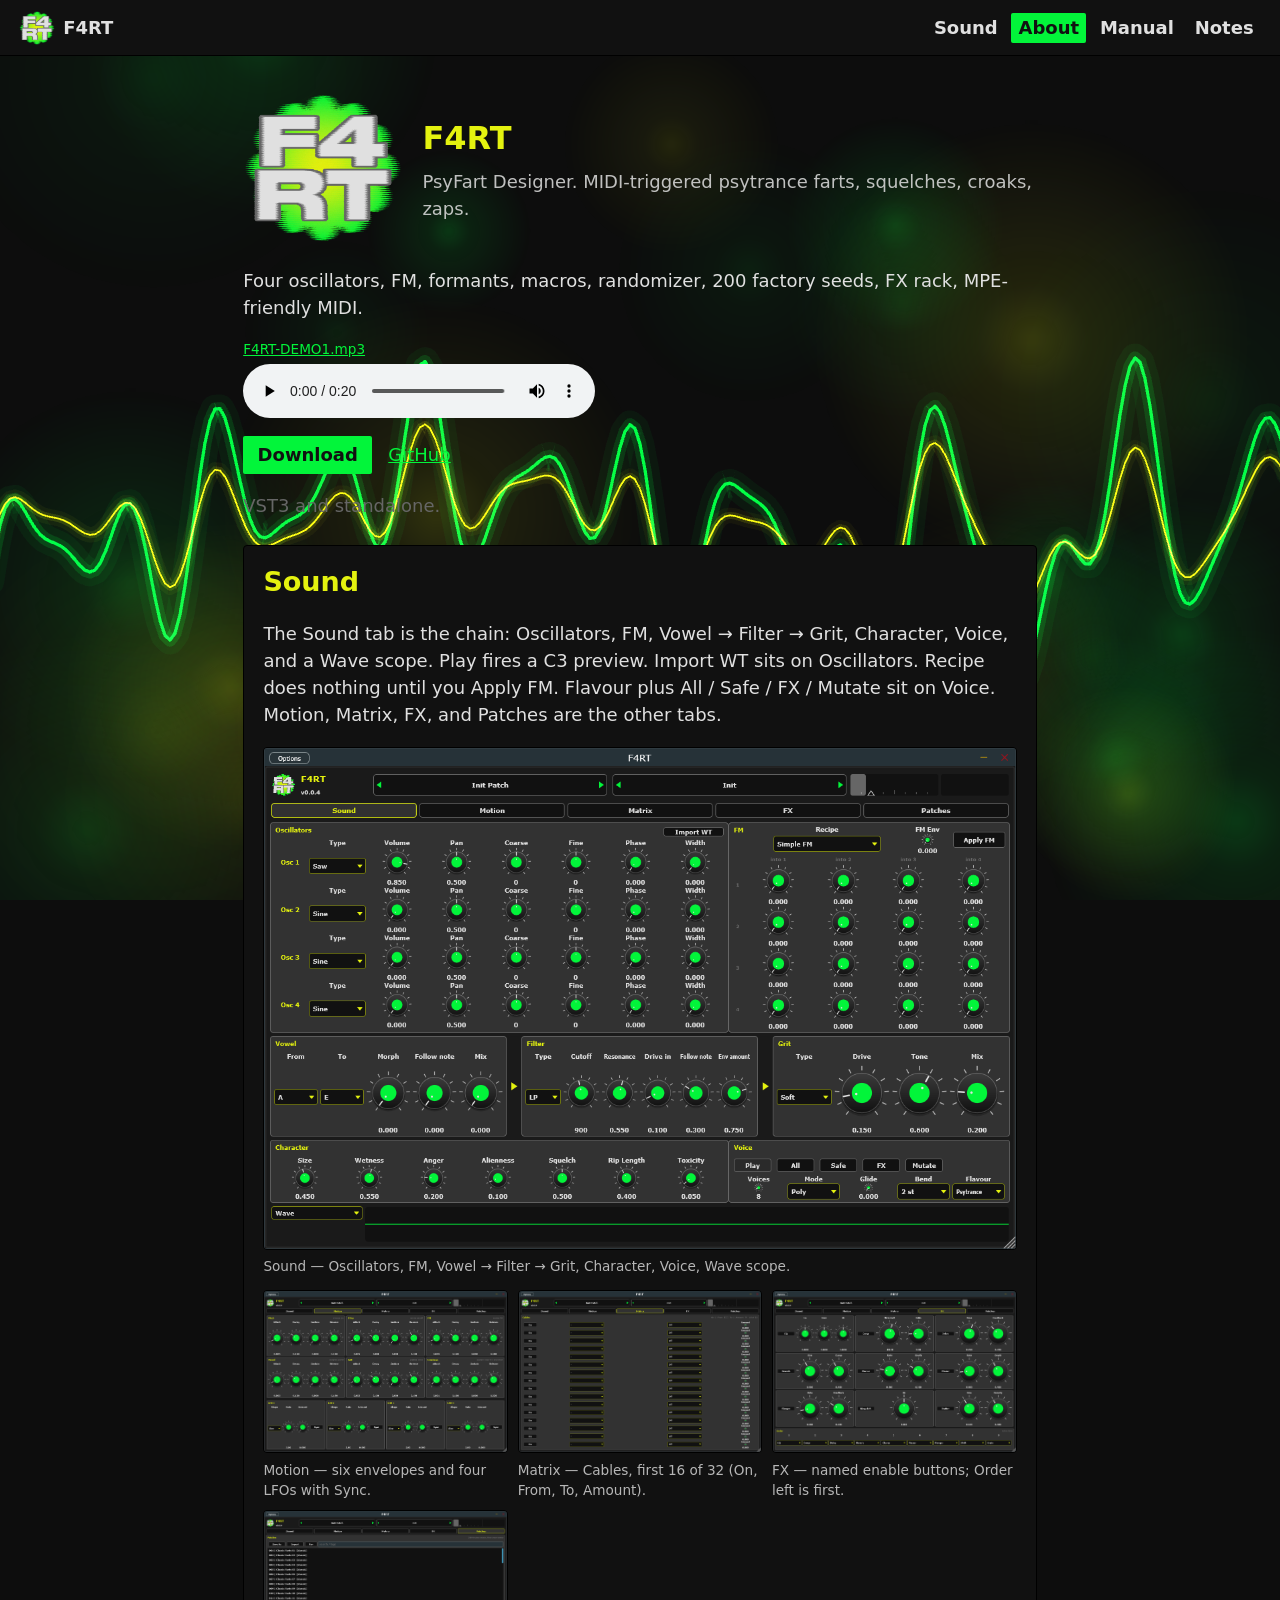
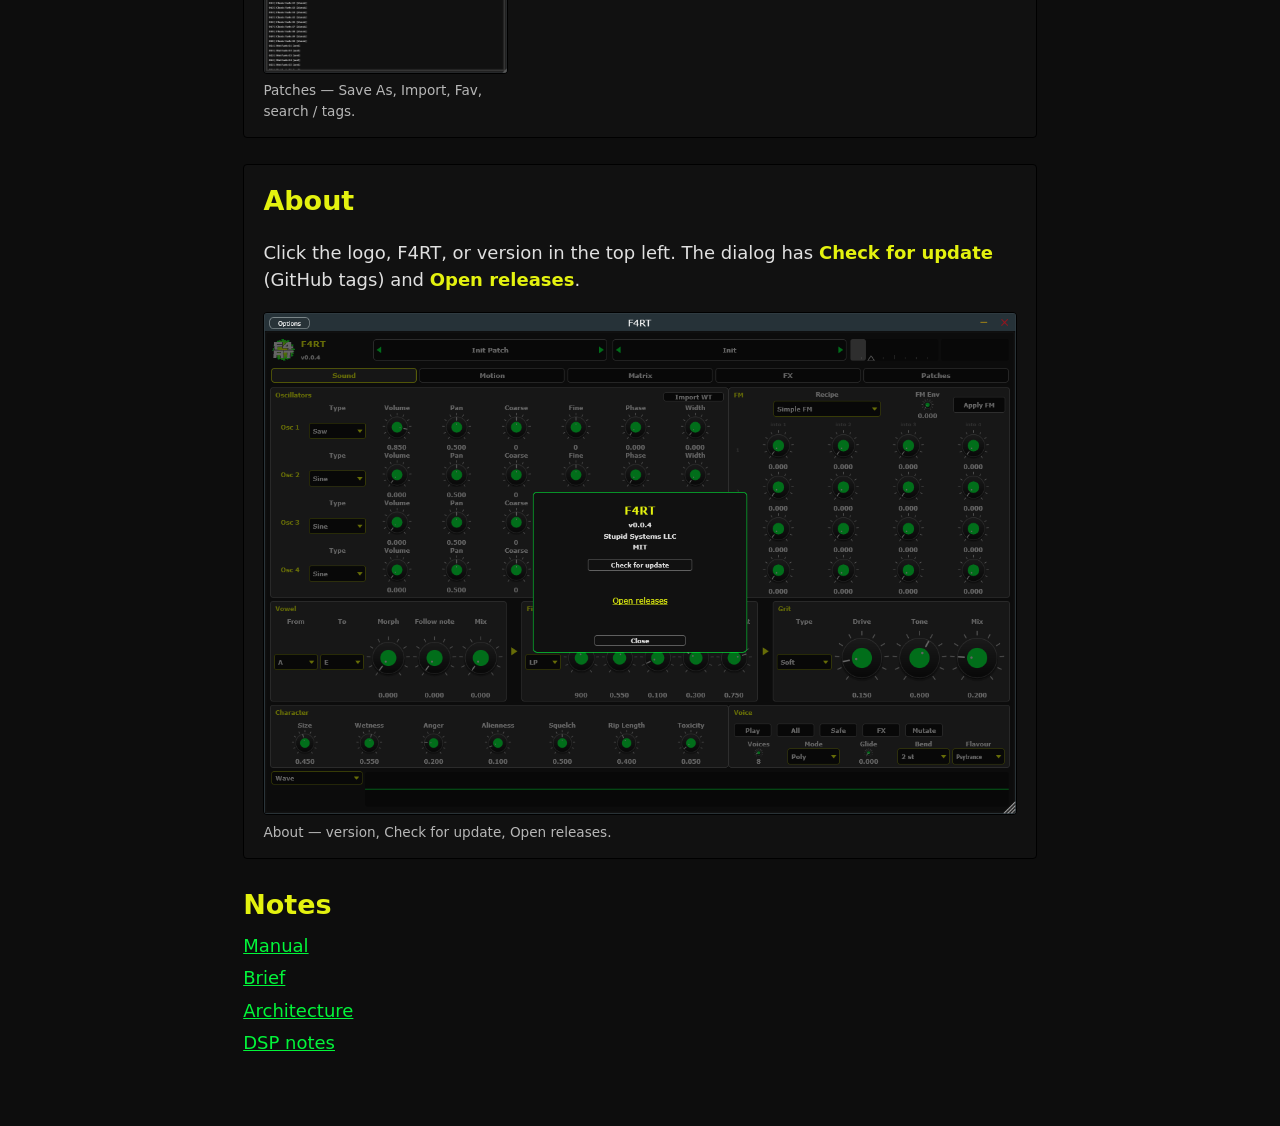
==== docs/index.html @ 007ffd87 "add pixi backdrop on docs site - vendor pixi.js 8.22.0 - run fartScene full-viewport - drop floating" ====
<!DOCTYPE html>
<html lang="en">
<head>
  <meta charset="utf-8">
  <meta name="viewport" content="width=device-width, initial-scale=1">
  <title>F4RT | PsyFart Designer</title>
  <link rel="icon" href="logo.png">
  <link rel="stylesheet" href="style.css">
</head>
<body>
  <canvas id="fx" aria-hidden="true"></canvas>
  <header>
    <a class="brand" href="#top"><img src="logo.png" alt="" width="36" height="36">F4RT</a>
    <nav>
      <a href="#sound">Sound</a>
      <a href="#about">About</a>
      <a href="notes.html?doc=MANUAL.md">Manual</a>
      <a href="#notes">Notes</a>
    </nav>
  </header>

  <main id="top">
    <div class="lead">
      <img class="hero" src="logo.png" alt="F4RT" width="160" height="160">
      <div>
        <h1>F4RT</h1>
        <p class="tag">PsyFart Designer. MIDI-triggered psytrance farts, squelches, croaks, zaps.</p>
      </div>
    </div>
    <p>Four oscillators, FM, formants, macros, randomizer, 200 factory seeds, FX rack, MPE-friendly MIDI.</p>
    <p class="demo">
      <a href="F4RT-DEMO1.mp3">F4RT-DEMO1.mp3</a>
      <audio controls preload="metadata">
        <source src="F4RT-DEMO1.mp3" type="audio/mpeg">
        Your browser cannot play this demo.
      </audio>
    </p>
    <p class="actions">
      <a class="download" href="https://github.com/iamtew/F4RT/releases/latest">Download</a>
      <a href="https://github.com/iamtew/F4RT">GitHub</a>
    </p>
    <p class="meta">VST3 and standalone.</p>

    <section id="sound" class="card">
      <h2>Sound</h2>
      <p>The Sound tab is the chain: Oscillators, FM, Vowel → Filter → Grit, Character, Voice, and a Wave scope. Play fires a C3 preview. Import WT sits on Oscillators. Recipe does nothing until you Apply FM. Flavour plus All / Safe / FX / Mutate sit on Voice. Motion, Matrix, FX, and Patches are the other tabs.</p>
      <figure>
        <img class="shot" src="play.png" alt="F4RT Sound page">
        <figcaption>Sound — Oscillators, FM, Vowel → Filter → Grit, Character, Voice, Wave scope.</figcaption>
      </figure>
      <div class="shots">
        <figure>
          <img class="shot" src="motion.png" alt="Motion page: envelopes and LFOs">
          <figcaption>Motion — six envelopes and four LFOs with Sync.</figcaption>
        </figure>
        <figure>
          <img class="shot" src="matrix.png" alt="Matrix page: modulation cables">
          <figcaption>Matrix — Cables, first 16 of 32 (On, From, To, Amount).</figcaption>
        </figure>
        <figure>
          <img class="shot" src="fx.png" alt="FX page: rack and order">
          <figcaption>FX — named enable buttons; Order left is first.</figcaption>
        </figure>
        <figure>
          <img class="shot" src="browser.png" alt="Patches page: factory seeds">
          <figcaption>Patches — Save As, Import, Fav, search / tags.</figcaption>
        </figure>
      </div>
    </section>

    <section id="about" class="card">
      <h2>About</h2>
      <p>Click the logo, F4RT, or version in the top left. The dialog has <strong>Check for update</strong> (GitHub tags) and <strong>Open releases</strong>.</p>
      <figure>
        <img class="shot" src="about.png" alt="F4RT About dialog">
        <figcaption>About — version, Check for update, Open releases.</figcaption>
      </figure>
    </section>

    <section id="notes">
      <h2>Notes</h2>
      <a href="notes.html?doc=MANUAL.md">Manual</a>
      <a href="notes.html?doc=PRD.md">Brief</a>
      <a href="notes.html?doc=ARCHITECTURE.md">Architecture</a>
      <a href="notes.html?doc=DSP_NOTES.md">DSP notes</a>
    </section>
  </main>
  <script type="module" src="fx.js"></script>
  <script src="site.js"></script>
</body>
</html>
---- docs/style.css ----
:root {
  --ink: #111111;
  --chassis: #1a1a1a;
  --background: #0d0d0d;
  --green: #02f53a;
  --yellow: #e4f20f;
  --light: #e0e0e0;
  --grey: #666666;
}

* { box-sizing: border-box; }

body {
  margin: 0;
  background: var(--background);
  color: var(--light);
  font: 18px/1.5 system-ui, sans-serif;
}

#fx {
  position: fixed;
  inset: 0;
  overflow: hidden;
  pointer-events: none;
  z-index: 0;
}

a { color: var(--green); }
a:hover { color: var(--yellow); }

header {
  position: sticky;
  top: 0;
  z-index: 2;
  display: flex;
  align-items: center;
  justify-content: space-between;
  gap: 1rem;
  padding: 0.6rem 1.2rem;
  background: var(--ink);
  border-bottom: 1px solid #000;
}

.brand {
  display: flex;
  align-items: center;
  gap: 0.5rem;
  color: var(--light);
  font-weight: 700;
  text-decoration: none;
}

nav { display: flex; gap: 0.4rem; }

nav a {
  color: var(--light);
  font-weight: 700;
  text-decoration: none;
  padding: 0.1rem 0.45rem;
  border-radius: 2px;
}

nav a.on {
  color: var(--ink);
  background: var(--green);
}

main {
  position: relative;
  z-index: 1;
  max-width: 52rem;
  margin: 0 auto;
  padding: 2rem 1.2rem 4rem;
}

.lead {
  display: flex;
  align-items: center;
  gap: 1.2rem;
  margin-bottom: 1.2rem;
}

.hero { display: block; flex-shrink: 0; }

figure { margin: 1.2rem 0 0; }
.shot {
  display: block;
  width: 100%;
  margin: 0;
  border-radius: 4px;
  border: 1px solid #000;
}
figcaption {
  margin-top: 0.4rem;
  font-size: 0.85rem;
  opacity: 0.8;
}
.shots {
  display: grid;
  grid-template-columns: 1fr 1fr 1fr;
  gap: 0.6rem;
  margin-top: 0.8rem;
}
.shots figure { margin: 0; }
.md img {
  display: block;
  max-width: 100%;
  margin: 0.6rem 0;
  border-radius: 4px;
  border: 1px solid #000;
}

h1, h2 { color: var(--yellow); margin: 0 0 0.4rem; }

h1 { font-size: 2rem; }

.tag { margin: 0.2rem 0 0; opacity: 0.85; }

.demo { margin: 0 0 0.7rem; }
.demo a { display: block; font-size: 0.85rem; margin-bottom: 0.25rem; }
.demo audio { width: 100%; max-width: 22rem; display: block; }

.actions { display: flex; align-items: center; gap: 1rem; }

.download {
  display: inline-block;
  background: var(--green);
  color: var(--ink);
  font-weight: 700;
  text-decoration: none;
  padding: 0.35rem 0.9rem;
  border-radius: 2px;
}

.download:hover { background: var(--yellow); color: var(--ink); }

.meta { color: var(--grey); }

section { margin-top: 1.6rem; }

.card {
  background: var(--ink);
  border: 1px solid #000;
  border-radius: 4px;
  padding: 1rem 1.2rem;
}

#notes a { display: block; margin: 0.35rem 0; }

strong { color: var(--yellow); }

.md h1, .md h2, .md h3 { color: var(--yellow); margin: 1.2rem 0 0.35rem; }
.md h1 { margin-top: 0; font-size: 1.7rem; }
.md h2 { font-size: 1.2rem; }
.md h3 { font-size: 1.05rem; }
.md p { margin: 0.45rem 0; }
.md ul, .md ol { padding-left: 1.25rem; margin: 0.35rem 0; }
.md li { margin: 0.2rem 0; }
.md code {
  background: var(--chassis);
  padding: 0.05rem 0.35rem;
  border-radius: 2px;
  font-size: 0.9em;
}
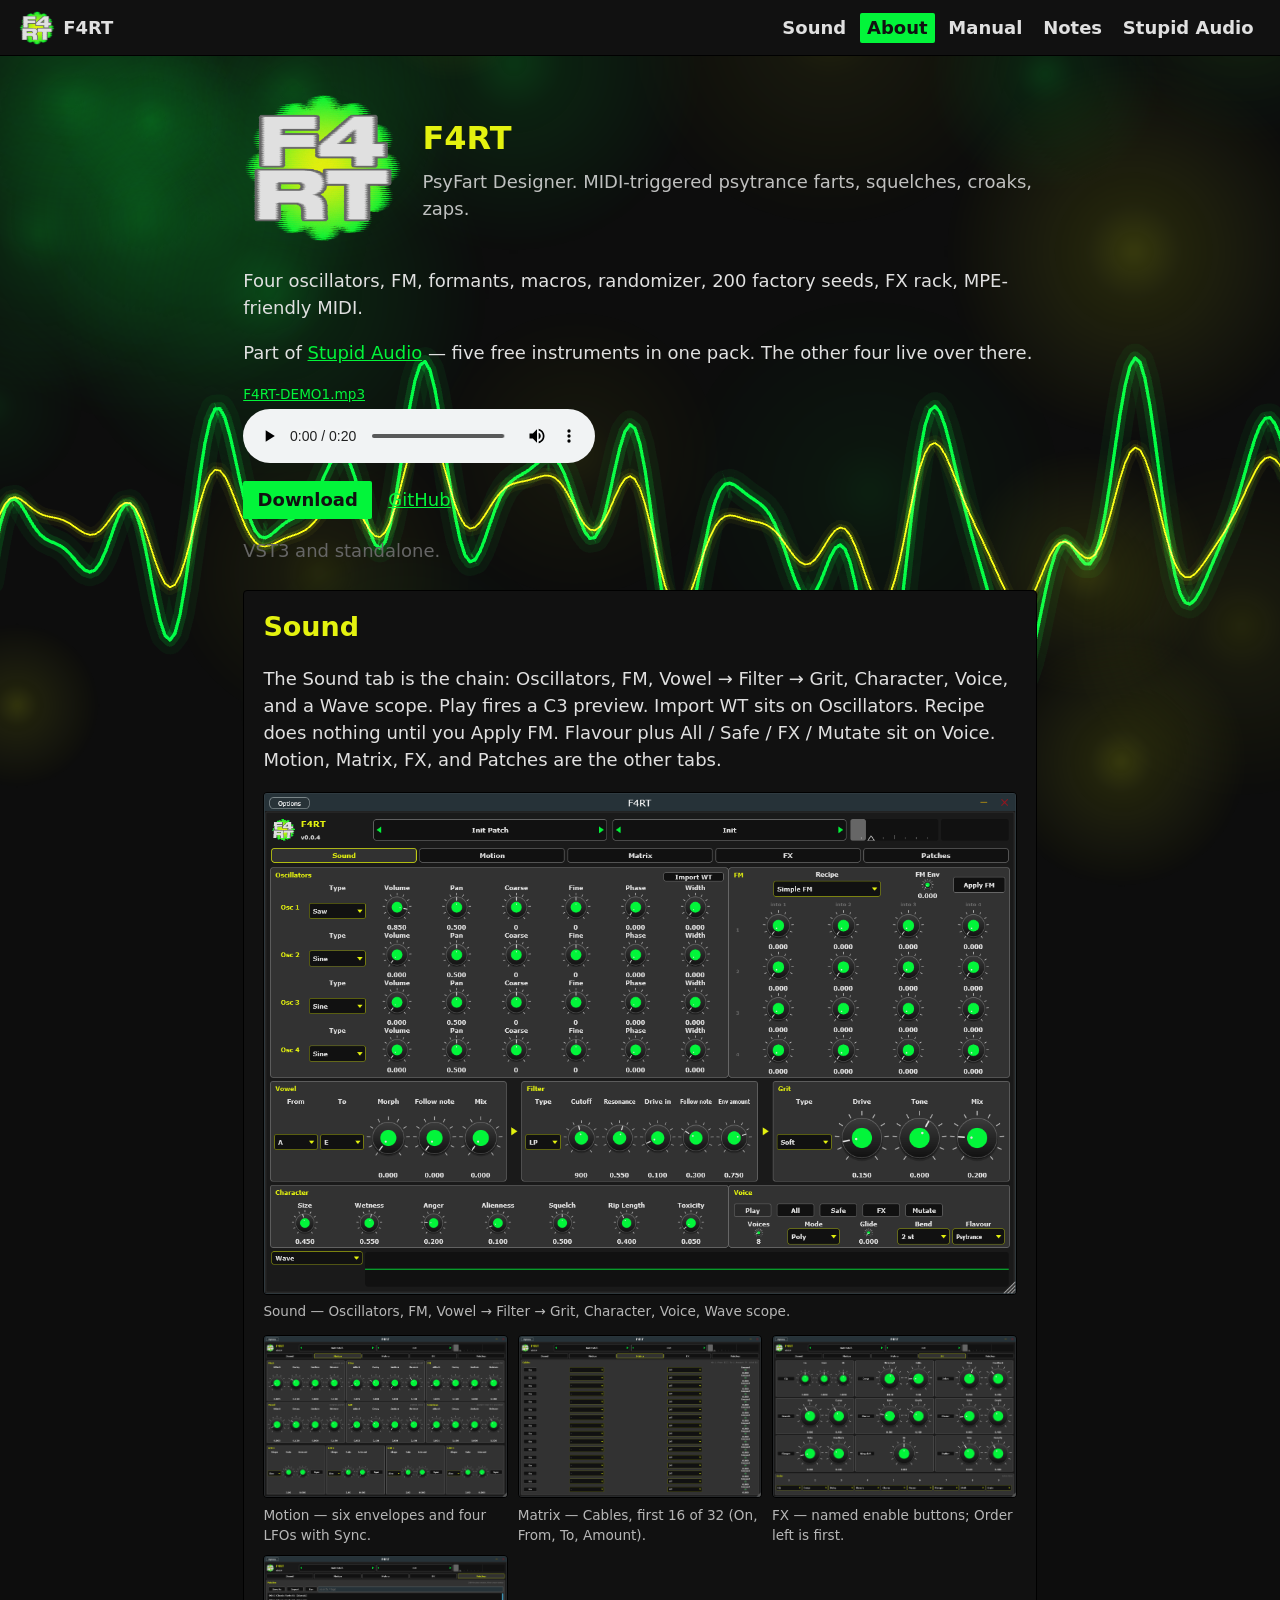
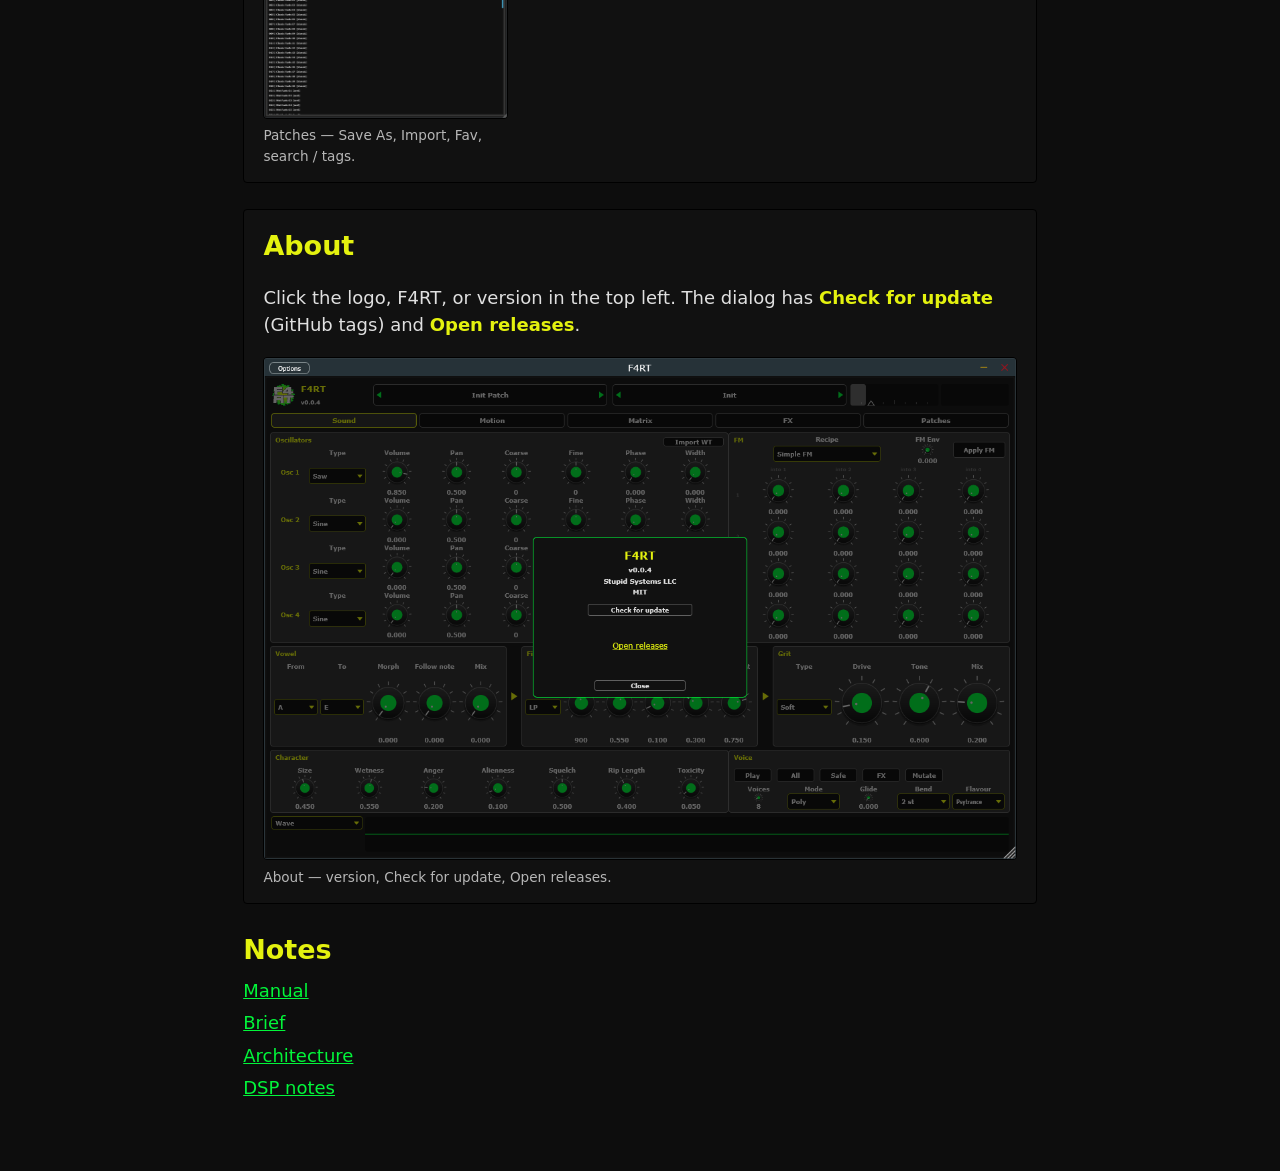
==== commit cbf237c4: "link docs to Stupid Audio pack - add pack closer with catalog URL - add Stupid Audio nav item  Co-au" ====
--- a/docs/index.html
+++ b/docs/index.html
@@ -16,6 +16,7 @@
       <a href="#about">About</a>
       <a href="notes.html?doc=MANUAL.md">Manual</a>
       <a href="#notes">Notes</a>
+      <a href="https://audio.stupid.systems/">Stupid Audio</a>
     </nav>
   </header>
 
@@ -28,6 +29,7 @@
       </div>
     </div>
     <p>Four oscillators, FM, formants, macros, randomizer, 200 factory seeds, FX rack, MPE-friendly MIDI.</p>
+    <p>Part of <a href="https://audio.stupid.systems/">Stupid Audio</a> — five free instruments in one pack. The other four live over there.</p>
     <p class="demo">
       <a href="F4RT-DEMO1.mp3">F4RT-DEMO1.mp3</a>
       <audio controls preload="metadata">
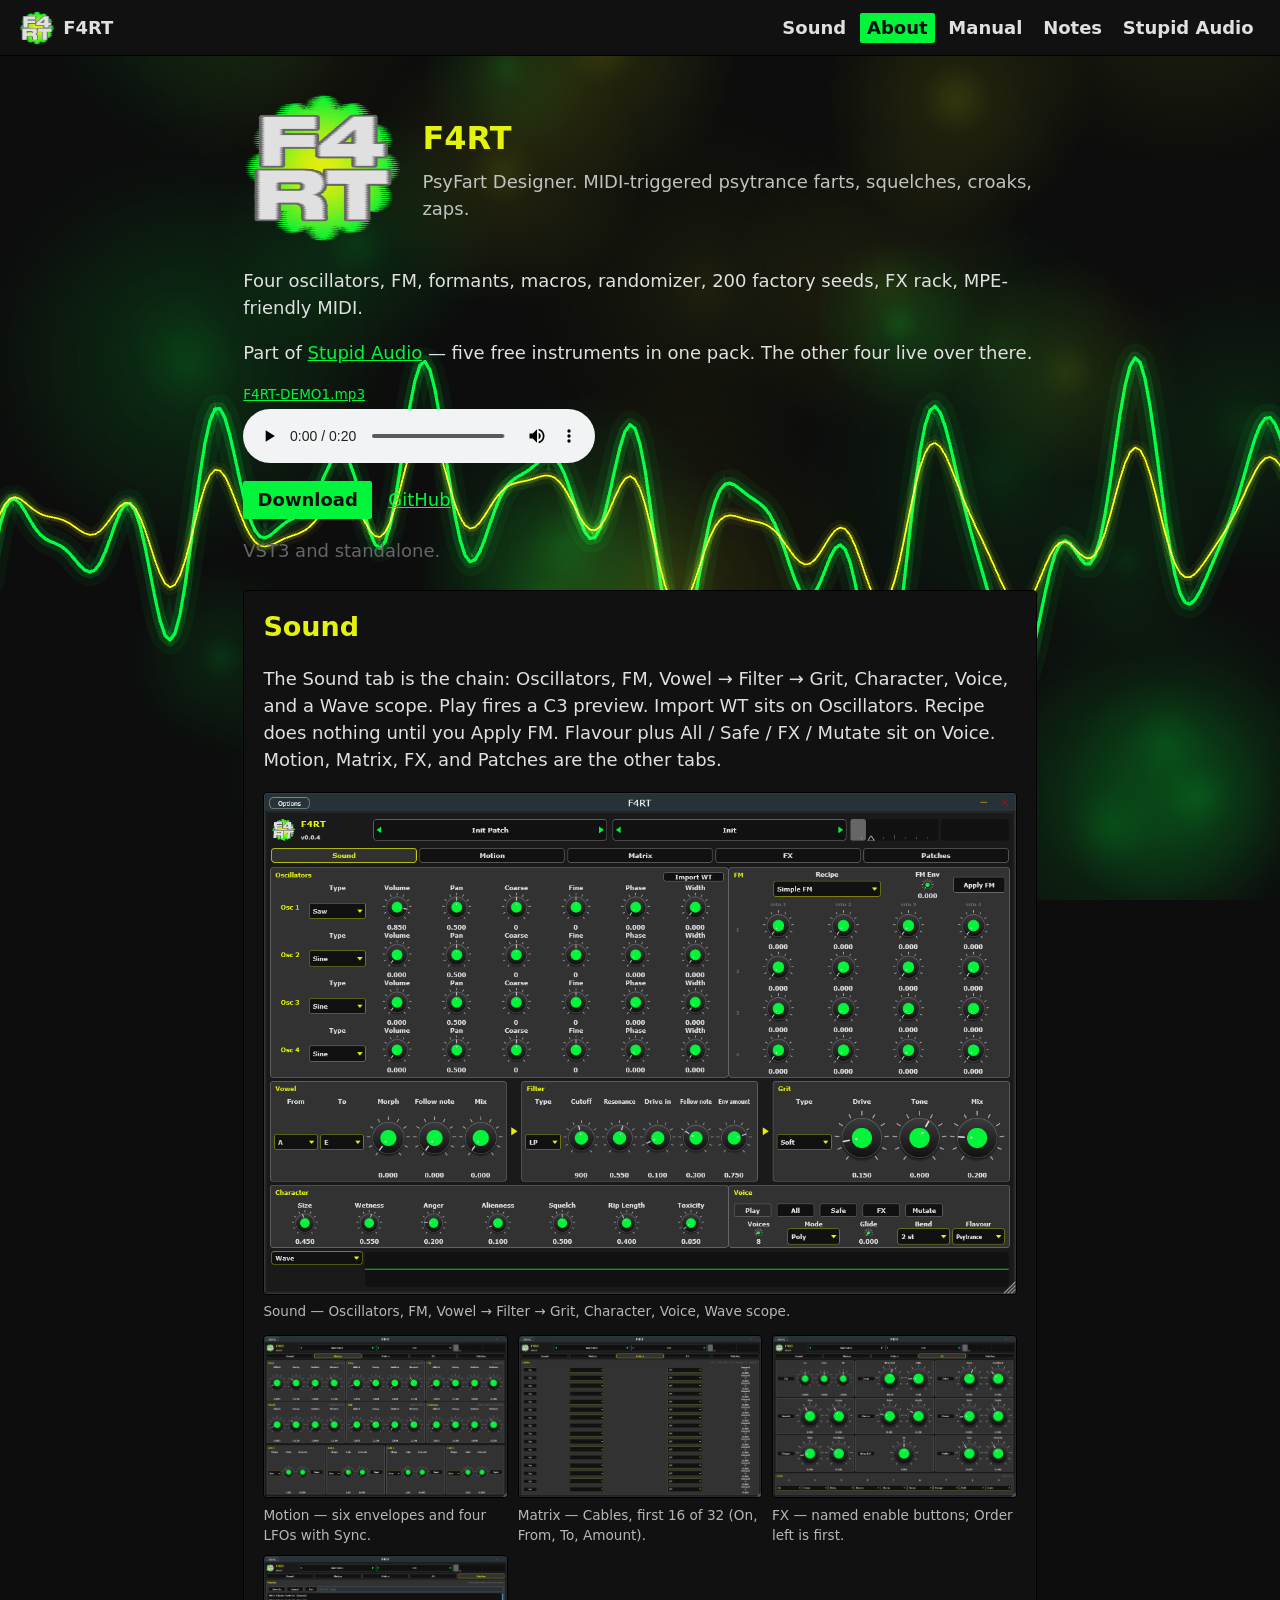
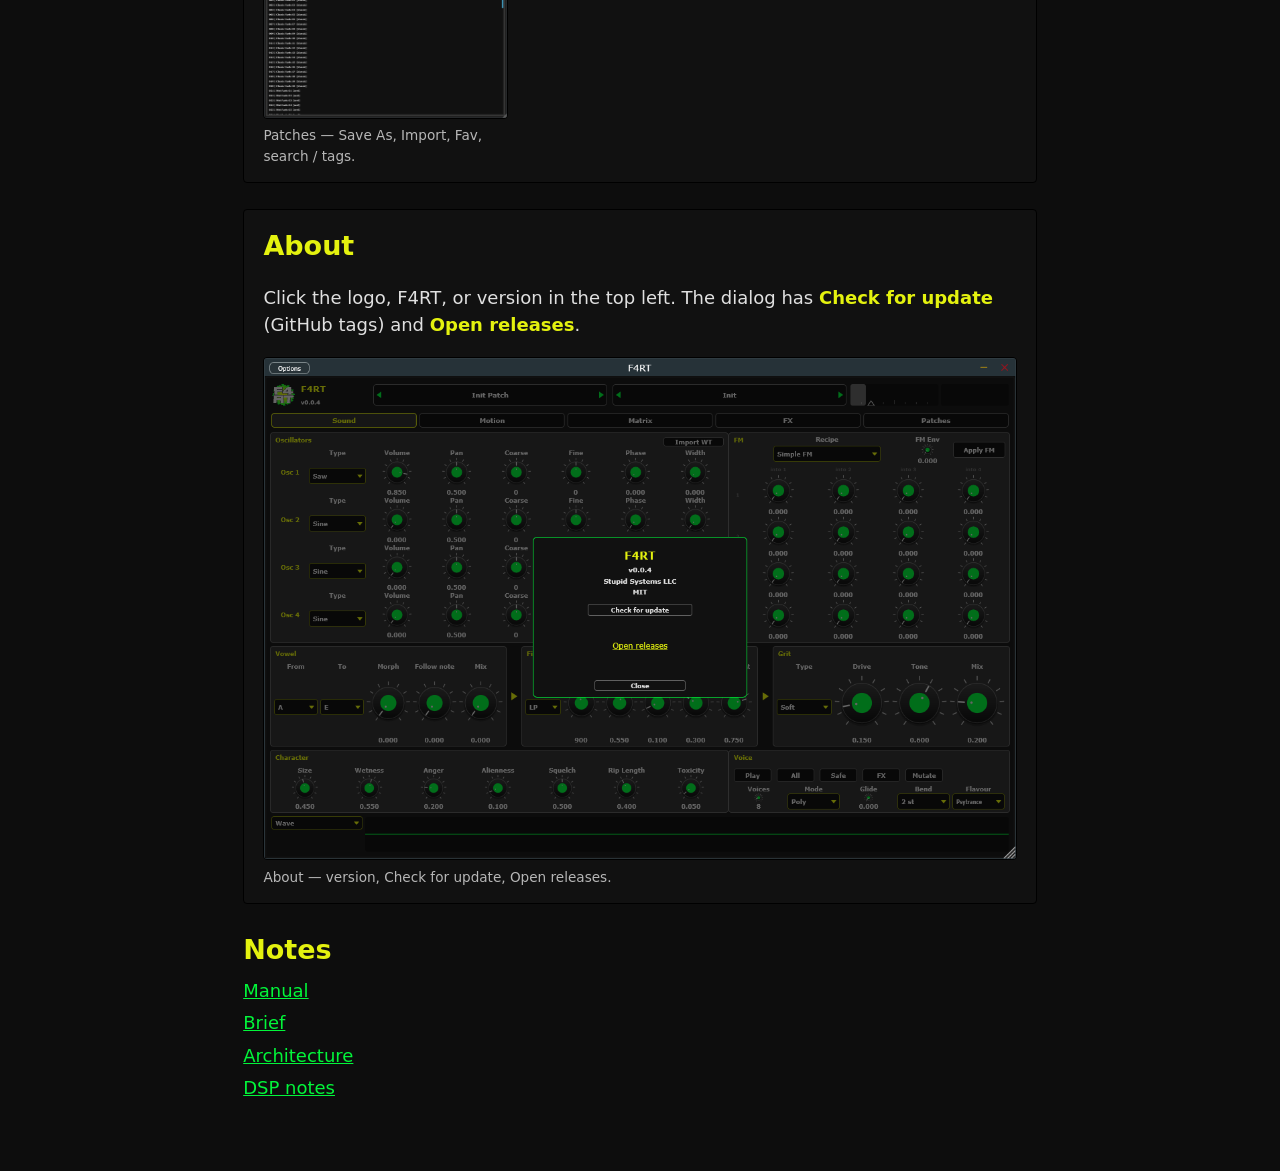
==== commit 87f56db2: "add OpenGraph preview image - serve ogimage-F4RT.png from docs - point og and twitter tags at it  Co" ====
--- a/docs/index.html
+++ b/docs/index.html
@@ -4,6 +4,16 @@
   <meta charset="utf-8">
   <meta name="viewport" content="width=device-width, initial-scale=1">
   <title>F4RT | PsyFart Designer</title>
+  <meta name="description" content="PsyFart Designer">
+  <meta property="og:type" content="website">
+  <meta property="og:title" content="F4RT | PsyFart Designer">
+  <meta property="og:description" content="PsyFart Designer">
+  <meta property="og:url" content="https://iamtew.github.io/F4RT/">
+  <meta property="og:image" content="https://iamtew.github.io/F4RT/ogimage-F4RT.png">
+  <meta property="og:image:width" content="1200">
+  <meta property="og:image:height" content="630">
+  <meta name="twitter:card" content="summary_large_image">
+  <meta name="twitter:image" content="https://iamtew.github.io/F4RT/ogimage-F4RT.png">
   <link rel="icon" href="logo.png">
   <link rel="stylesheet" href="style.css">
 </head>
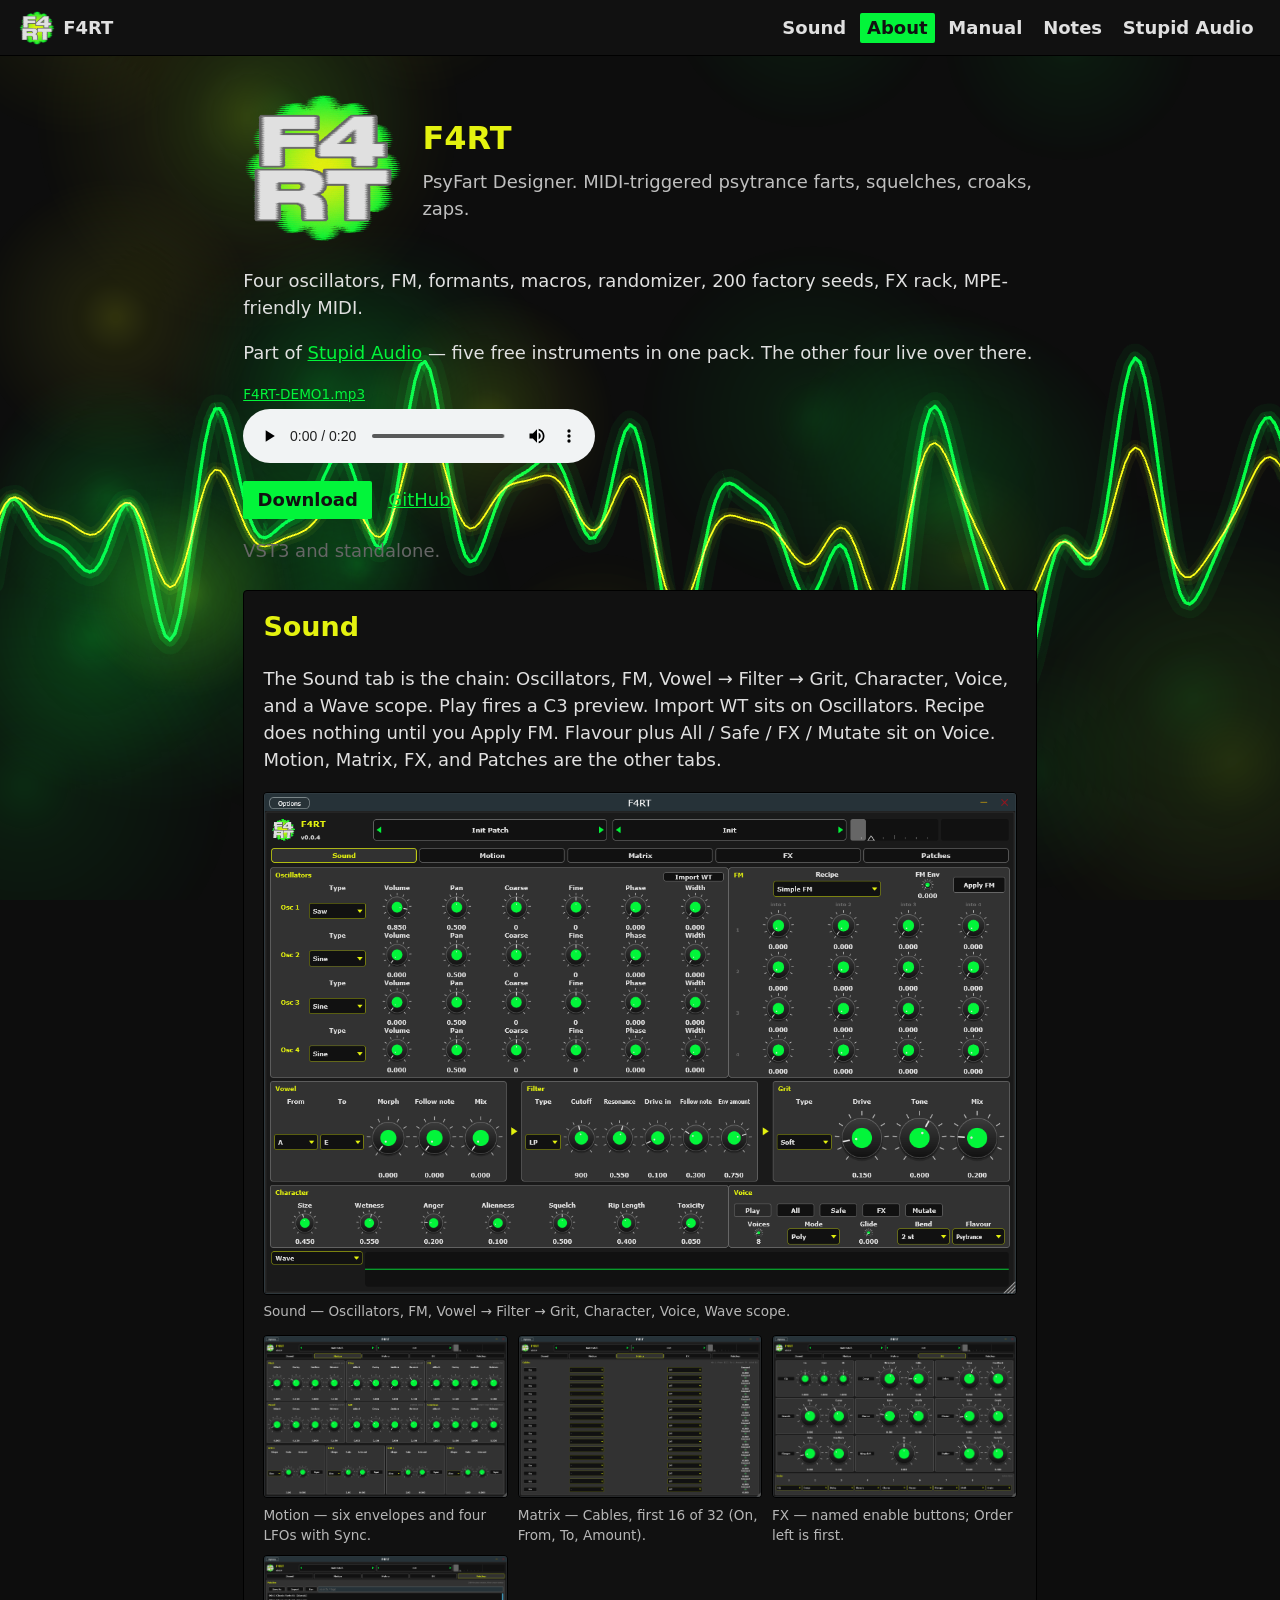
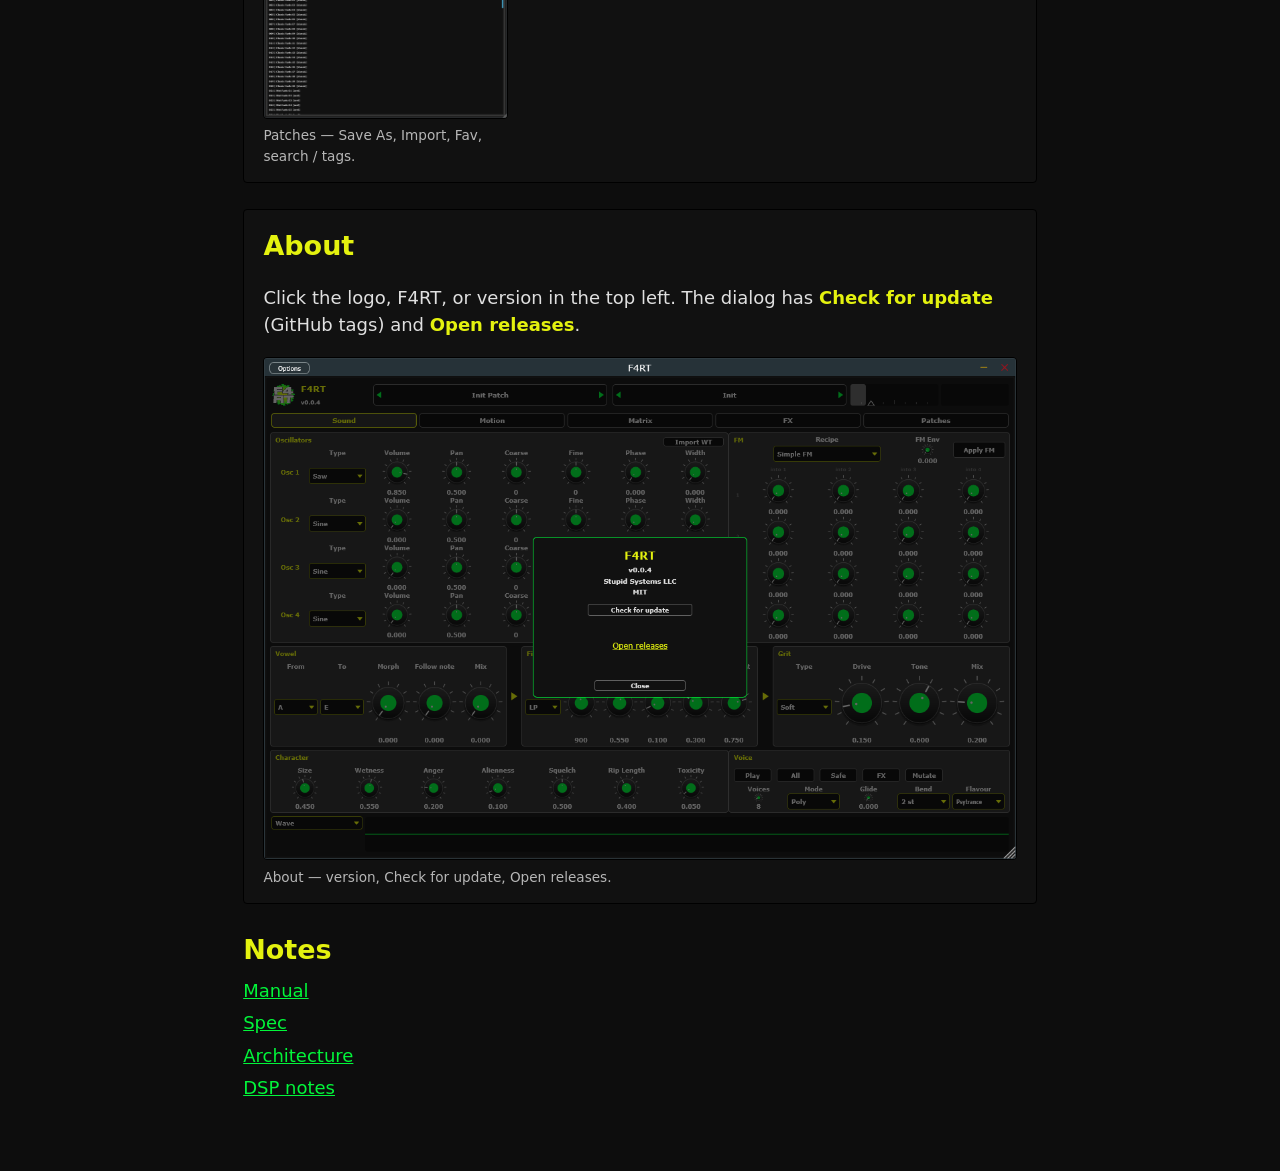
==== commit 6fb2818c: "rewrite PRD into SPEC.md - replace the brief with a current product spec - retarget notes links and " ====
--- a/docs/index.html
+++ b/docs/index.html
@@ -92,7 +92,7 @@
     <section id="notes">
       <h2>Notes</h2>
       <a href="notes.html?doc=MANUAL.md">Manual</a>
-      <a href="notes.html?doc=PRD.md">Brief</a>
+      <a href="notes.html?doc=SPEC.md">Spec</a>
       <a href="notes.html?doc=ARCHITECTURE.md">Architecture</a>
       <a href="notes.html?doc=DSP_NOTES.md">DSP notes</a>
     </section>
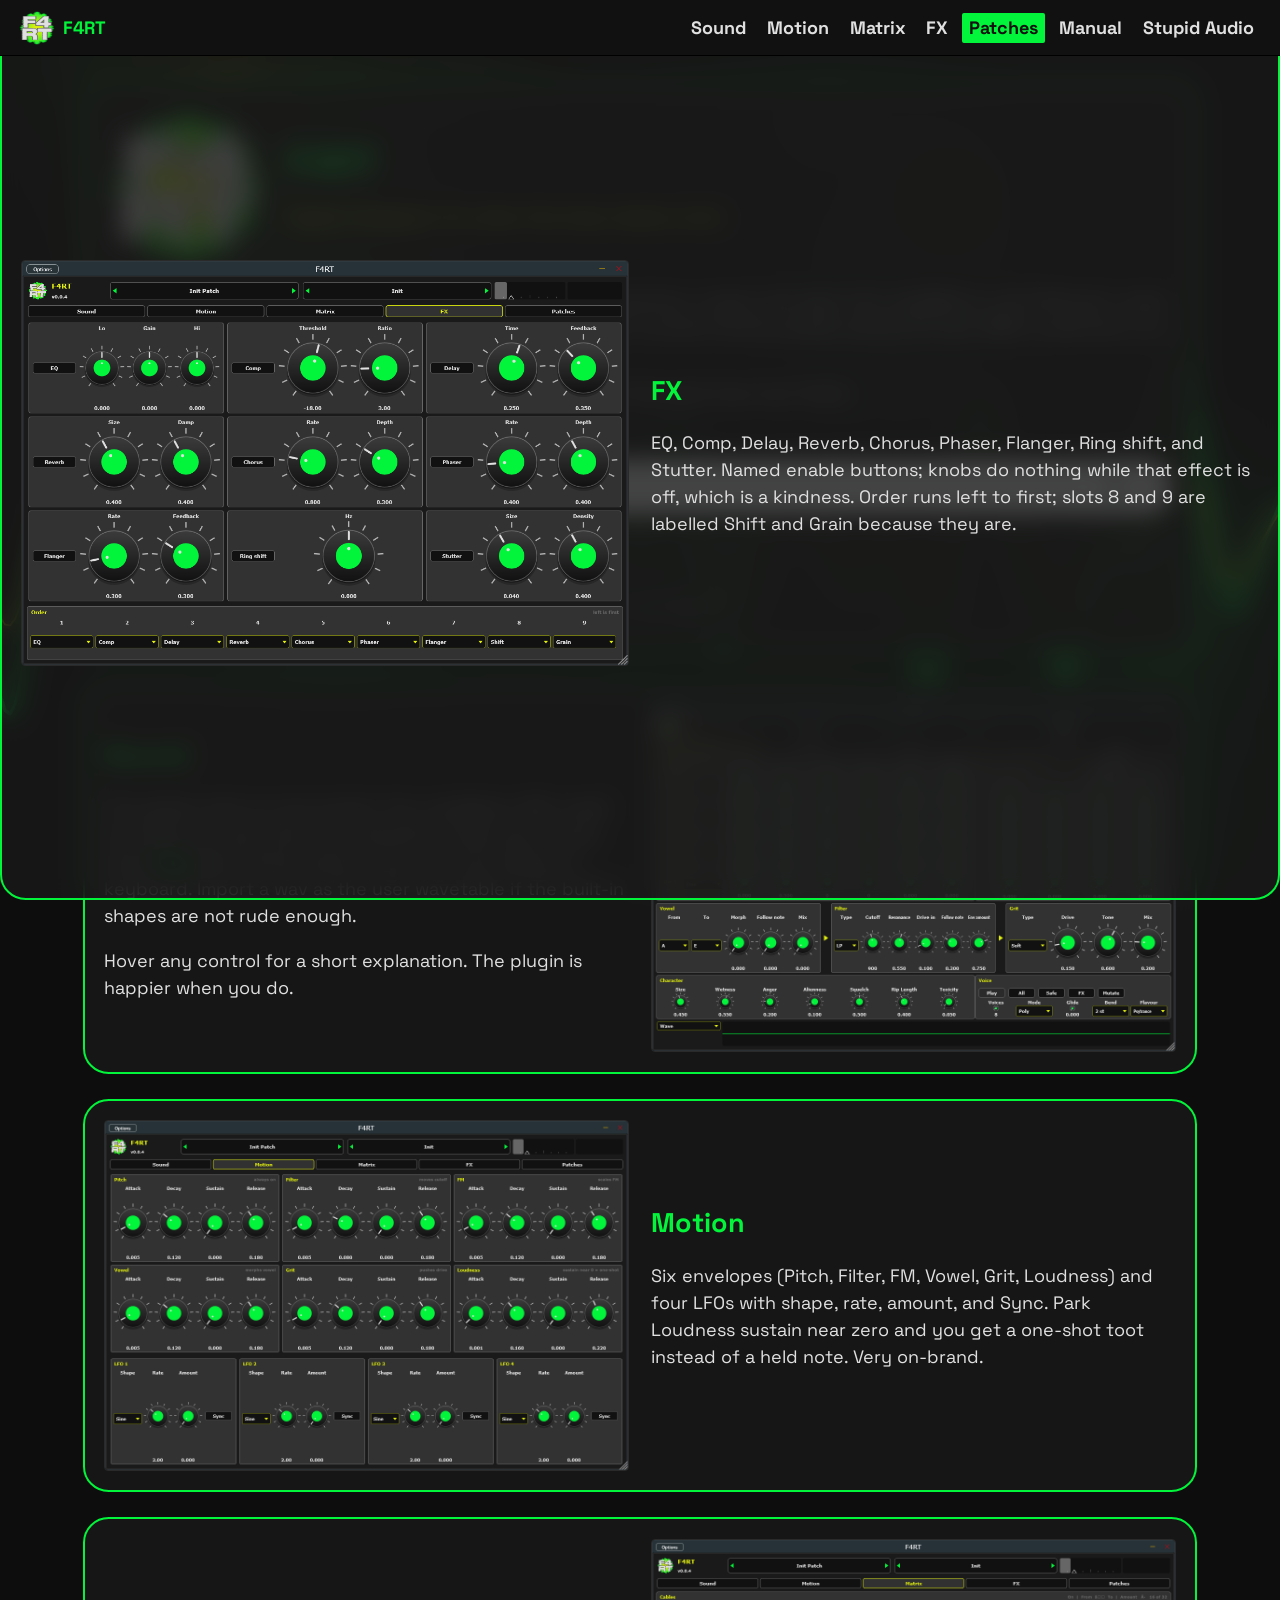
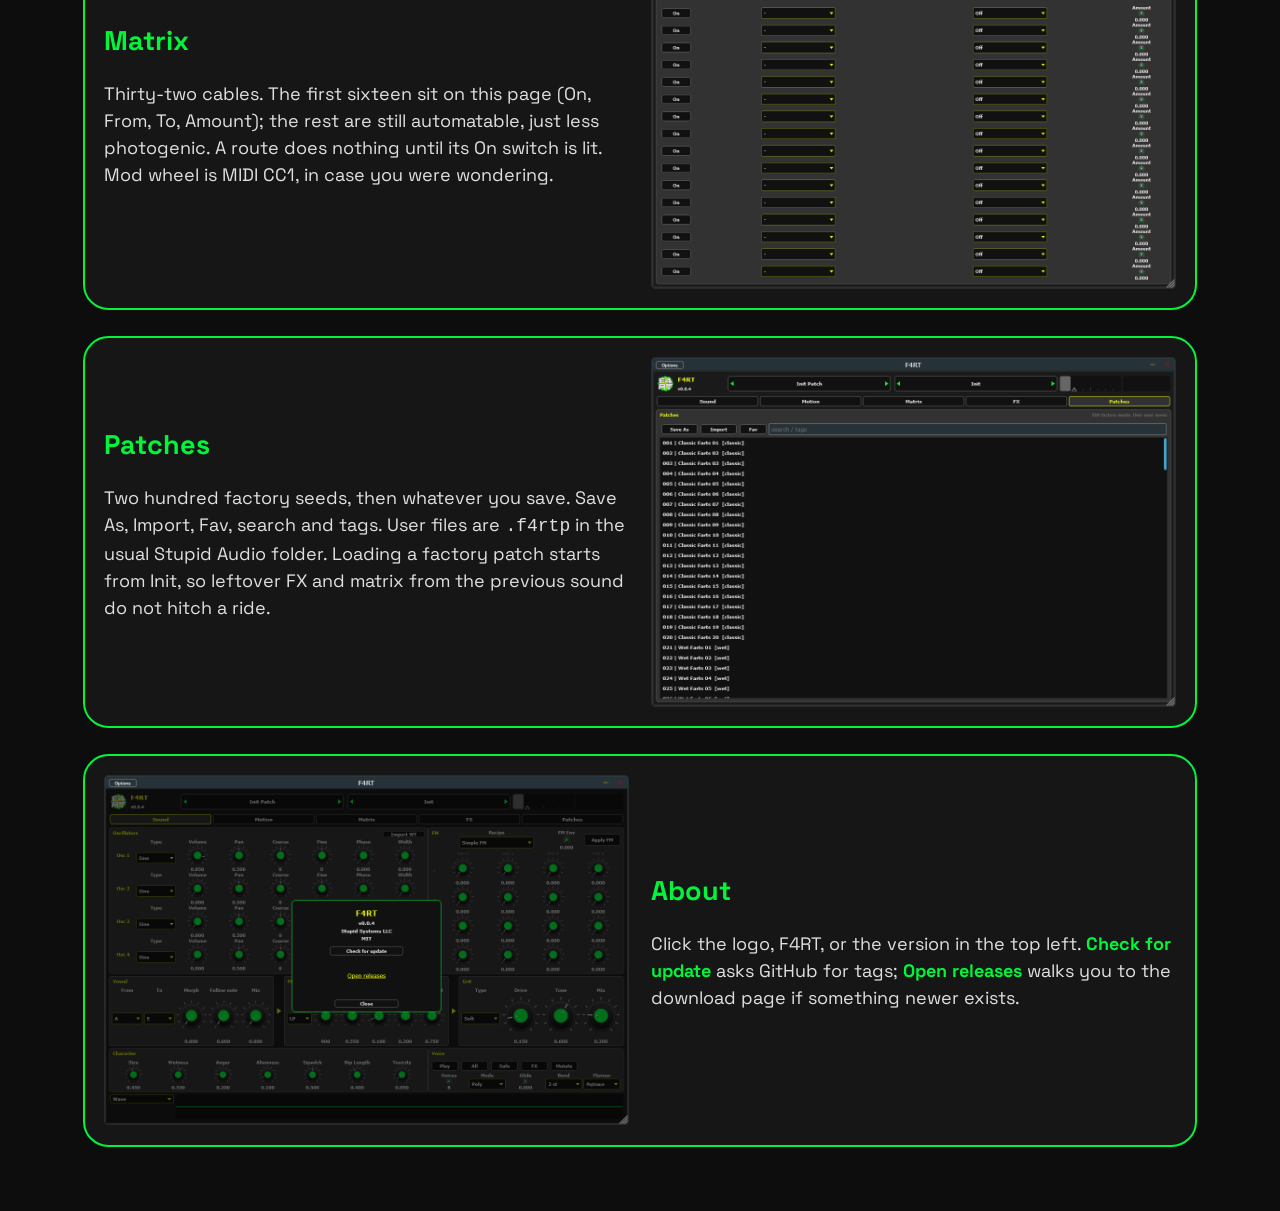
==== commit 9dfe005e: "add docs site chrome - landing overlay, lightbox, hamburger - manual shell and F4RT colors  Co-autho" ====
--- a/docs/index.html
+++ b/docs/index.html
@@ -3,11 +3,11 @@
 <head>
   <meta charset="utf-8">
   <meta name="viewport" content="width=device-width, initial-scale=1">
-  <title>F4RT | PsyFart Designer</title>
-  <meta name="description" content="PsyFart Designer">
+  <title>F4RT</title>
+  <meta name="description" content="A free MIDI instrument for psytrance farts, squelches, croaks and zaps. Four oscillators, FM, formants, and a randomizer. VST3, AU, and standalone.">
   <meta property="og:type" content="website">
-  <meta property="og:title" content="F4RT | PsyFart Designer">
-  <meta property="og:description" content="PsyFart Designer">
+  <meta property="og:title" content="F4RT">
+  <meta property="og:description" content="A free MIDI instrument for psytrance farts, squelches, croaks and zaps. Four oscillators, FM, formants, and a randomizer. VST3, AU, and standalone.">
   <meta property="og:url" content="https://iamtew.github.io/F4RT/">
   <meta property="og:image" content="https://iamtew.github.io/F4RT/ogimage-F4RT.png">
   <meta property="og:image:width" content="1200">
@@ -21,82 +21,173 @@
   <canvas id="fx" aria-hidden="true"></canvas>
   <header>
     <a class="brand" href="#top"><img src="logo.png" alt="" width="36" height="36">F4RT</a>
-    <nav>
+    <button type="button" class="nav-toggle" aria-expanded="false" aria-controls="site-nav" aria-label="Menu">
+      <svg class="icon" aria-hidden="true"><use href="icons.svg#menu"></use></svg>
+    </button>
+    <nav id="site-nav">
       <a href="#sound">Sound</a>
-      <a href="#about">About</a>
-      <a href="notes.html?doc=MANUAL.md">Manual</a>
-      <a href="#notes">Notes</a>
+      <a href="#motion">Motion</a>
+      <a href="#matrix">Matrix</a>
+      <a href="#fx">FX</a>
+      <a href="#patches">Patches</a>
+      <a href="docs.html">Manual</a>
       <a href="https://audio.stupid.systems/">Stupid Audio</a>
     </nav>
   </header>
 
-  <main id="top">
-    <div class="lead">
-      <img class="hero" src="logo.png" alt="F4RT" width="160" height="160">
+  <main id="top" class="landing">
+    <div class="hero-panel">
+      <div class="lead">
+        <img class="hero" src="logo.png" alt="F4RT" width="160" height="160">
+        <div>
+          <h1>F4RT</h1>
+          <p class="tag">PsyFart Designer. For when the drop needs a toot.</p>
+        </div>
+      </div>
+      <p>F4RT is a MIDI instrument for synthetic psytrance farts, squelches, croaks, and zaps. Four oscillators, a 4×4 FM grid, vowel formants, character macros, a randomizer with flavours, two hundred factory seeds, and an FX rack. MPE is welcome; so is a perfectly ordinary keyboard.</p>
+      <p>It is part of <a href="https://audio.stupid.systems/">Stupid Audio</a> — six free instruments. The rest of the pack lives over there.</p>
+      <div class="demos">
+        <p class="demo">
+          <a href="F4RT-DEMO1.mp3">F4RT-DEMO1.mp3</a>
+          <audio controls preload="metadata" src="F4RT-DEMO1.mp3">
+            Your browser cannot play this demo.
+          </audio>
+        </p>
+      </div>
+      <p class="actions">
+        <button type="button" class="download" data-dl-open>
+          <svg class="icon" aria-hidden="true"><use href="icons.svg#download"></use></svg>
+          Download
+        </button>
+        <a class="repo" href="https://github.com/iamtew/F4RT">
+          <svg class="icon" aria-hidden="true"><use href="icons.svg#github"></use></svg>
+          GitHub
+        </a>
+      </p>
+      <p class="meta">VST3, Audio Unit on macOS, and standalone. Windows, Linux, and Mac.</p>
+    </div>
+
+    <section id="sound" class="feature">
       <div>
-        <h1>F4RT</h1>
-        <p class="tag">PsyFart Designer. MIDI-triggered psytrance farts, squelches, croaks, zaps.</p>
+        <h2>Sound</h2>
+        <p>The whole voice on one screen: four oscillators, FM, vowel into filter into grit, then the character knobs and a voice strip. <strong>Play</strong> fires a C3 preview so you can toot without a keyboard. Import a wav as the user wavetable if the built-in shapes are not rude enough.</p>
+        <p>Hover any control for a short explanation. The plugin is happier when you do.</p>
+      </div>
+      <button type="button" class="shot-open" data-shot="play.png" data-shot-alt="F4RT Sound page: oscillators, FM, vowel, filter, grit, character, voice, scope">
+        <img class="shot" src="play.png" alt="F4RT Sound page: oscillators, FM, vowel, filter, grit, character, voice, scope">
+      </button>
+    </section>
+
+    <section id="motion" class="feature">
+      <div>
+        <h2>Motion</h2>
+        <p>Six envelopes (Pitch, Filter, FM, Vowel, Grit, Loudness) and four LFOs with shape, rate, amount, and Sync. Park Loudness sustain near zero and you get a one-shot toot instead of a held note. Very on-brand.</p>
+      </div>
+      <button type="button" class="shot-open" data-shot="motion.png" data-shot-alt="F4RT Motion page: six envelopes and four LFOs">
+        <img class="shot" src="motion.png" alt="F4RT Motion page: six envelopes and four LFOs">
+      </button>
+    </section>
+
+    <section id="matrix" class="feature">
+      <div>
+        <h2>Matrix</h2>
+        <p>Thirty-two cables. The first sixteen sit on this page (On, From, To, Amount); the rest are still automatable, just less photogenic. A route does nothing until its On switch is lit. Mod wheel is MIDI CC1, in case you were wondering.</p>
+      </div>
+      <button type="button" class="shot-open" data-shot="matrix.png" data-shot-alt="F4RT Matrix page: modulation cables">
+        <img class="shot" src="matrix.png" alt="F4RT Matrix page: modulation cables">
+      </button>
+    </section>
+
+    <section id="fx" class="feature">
+      <div>
+        <h2>FX</h2>
+        <p>EQ, Comp, Delay, Reverb, Chorus, Phaser, Flanger, Ring shift, and Stutter. Named enable buttons; knobs do nothing while that effect is off, which is a kindness. Order runs left to first; slots 8 and 9 are labelled Shift and Grain because they are.</p>
+      </div>
+      <button type="button" class="shot-open" data-shot="fx.png" data-shot-alt="F4RT FX page: rack and order">
+        <img class="shot" src="fx.png" alt="F4RT FX page: rack and order">
+      </button>
+    </section>
+
+    <section id="patches" class="feature">
+      <div>
+        <h2>Patches</h2>
+        <p>Two hundred factory seeds, then whatever you save. Save As, Import, Fav, search and tags. User files are <code>.f4rtp</code> in the usual Stupid Audio folder. Loading a factory patch starts from Init, so leftover FX and matrix from the previous sound do not hitch a ride.</p>
+      </div>
+      <button type="button" class="shot-open" data-shot="browser.png" data-shot-alt="F4RT Patches page: factory seeds">
+        <img class="shot" src="browser.png" alt="F4RT Patches page: factory seeds">
+      </button>
+    </section>
+
+    <section id="about" class="feature">
+      <div>
+        <h2>About</h2>
+        <p>Click the logo, F4RT, or the version in the top left. <strong>Check for update</strong> asks GitHub for tags; <strong>Open releases</strong> walks you to the download page if something newer exists.</p>
+      </div>
+      <button type="button" class="shot-open" data-shot="about.png" data-shot-alt="F4RT About dialog">
+        <img class="shot" src="about.png" alt="F4RT About dialog">
+      </button>
+    </section>
+  </main>
+
+  <dialog id="dl" class="dl-dialog" aria-labelledby="dl-title">
+    <button type="button" class="dl-close" data-dl-close aria-label="Close">
+      <svg class="icon" aria-hidden="true"><use href="icons.svg#close"></use></svg>
+    </button>
+    <h2 id="dl-title">Download F4RT</h2>
+    <div class="dl-kind">
+      <p>The Windows installer is the easy path. It can put the VST3, the standalone app, or both on the machine, and it adds a Start menu shortcut for the app.</p>
+      <div class="dl-row" data-kind="installer" hidden>
+        <a class="download os" data-os="win" hidden>
+          <svg class="icon" aria-hidden="true"><use href="icons.svg#windows"></use></svg>
+          Windows installer
+        </a>
       </div>
     </div>
-    <p>Four oscillators, FM, formants, macros, randomizer, 200 factory seeds, FX rack, MPE-friendly MIDI.</p>
-    <p>Part of <a href="https://audio.stupid.systems/">Stupid Audio</a> — five free instruments in one pack. The other four live over there.</p>
-    <p class="demo">
-      <a href="F4RT-DEMO1.mp3">F4RT-DEMO1.mp3</a>
-      <audio controls preload="metadata">
-        <source src="F4RT-DEMO1.mp3" type="audio/mpeg">
-        Your browser cannot play this demo.
-      </audio>
-    </p>
-    <p class="actions">
-      <a class="download" href="https://github.com/iamtew/F4RT/releases/latest">Download</a>
-      <a href="https://github.com/iamtew/F4RT">GitHub</a>
-    </p>
-    <p class="meta">VST3 and standalone.</p>
+    <div class="dl-kind">
+      <p>The VST3 zip is just the plugin. Drop it where your DAW looks for VST3s. Mac builds are ad-hoc signed, so Gatekeeper will sulk until you right-click Open the first time.</p>
+      <div class="dl-row" data-kind="vst3" hidden>
+        <a class="download os" data-os="win" hidden>
+          <svg class="icon" aria-hidden="true"><use href="icons.svg#windows"></use></svg>
+          Windows
+        </a>
+        <a class="download os" data-os="linux" hidden>
+          <svg class="icon" aria-hidden="true"><use href="icons.svg#linux"></use></svg>
+          Linux
+        </a>
+        <a class="download os" data-os="mac" hidden>
+          <svg class="icon" aria-hidden="true"><use href="icons.svg#apple"></use></svg>
+          macOS
+        </a>
+      </div>
+    </div>
+    <div class="dl-kind">
+      <p>The standalone zip is the app, no DAW required. Same Gatekeeper story on Mac. Linux wants the usual system ALSA, FreeType, fontconfig, and X11 libraries.</p>
+      <div class="dl-row" data-kind="standalone" hidden>
+        <a class="download os" data-os="win" hidden>
+          <svg class="icon" aria-hidden="true"><use href="icons.svg#windows"></use></svg>
+          Windows
+        </a>
+        <a class="download os" data-os="linux" hidden>
+          <svg class="icon" aria-hidden="true"><use href="icons.svg#linux"></use></svg>
+          Linux
+        </a>
+        <a class="download os" data-os="mac" hidden>
+          <svg class="icon" aria-hidden="true"><use href="icons.svg#apple"></use></svg>
+          macOS
+        </a>
+      </div>
+    </div>
+    <img class="dl-logo" src="logo.png" alt="" width="192" height="192">
+  </dialog>
 
-    <section id="sound" class="card">
-      <h2>Sound</h2>
-      <p>The Sound tab is the chain: Oscillators, FM, Vowel → Filter → Grit, Character, Voice, and a Wave scope. Play fires a C3 preview. Import WT sits on Oscillators. Recipe does nothing until you Apply FM. Flavour plus All / Safe / FX / Mutate sit on Voice. Motion, Matrix, FX, and Patches are the other tabs.</p>
-      <figure>
-        <img class="shot" src="play.png" alt="F4RT Sound page">
-        <figcaption>Sound — Oscillators, FM, Vowel → Filter → Grit, Character, Voice, Wave scope.</figcaption>
-      </figure>
-      <div class="shots">
-        <figure>
-          <img class="shot" src="motion.png" alt="Motion page: envelopes and LFOs">
-          <figcaption>Motion — six envelopes and four LFOs with Sync.</figcaption>
-        </figure>
-        <figure>
-          <img class="shot" src="matrix.png" alt="Matrix page: modulation cables">
-          <figcaption>Matrix — Cables, first 16 of 32 (On, From, To, Amount).</figcaption>
-        </figure>
-        <figure>
-          <img class="shot" src="fx.png" alt="FX page: rack and order">
-          <figcaption>FX — named enable buttons; Order left is first.</figcaption>
-        </figure>
-        <figure>
-          <img class="shot" src="browser.png" alt="Patches page: factory seeds">
-          <figcaption>Patches — Save As, Import, Fav, search / tags.</figcaption>
-        </figure>
-      </div>
-    </section>
+  <dialog id="shot" class="shot-dialog">
+    <button type="button" class="dl-close" data-shot-close aria-label="Close">
+      <svg class="icon" aria-hidden="true"><use href="icons.svg#close"></use></svg>
+    </button>
+    <img id="shot-full" alt="">
+  </dialog>
 
-    <section id="about" class="card">
-      <h2>About</h2>
-      <p>Click the logo, F4RT, or version in the top left. The dialog has <strong>Check for update</strong> (GitHub tags) and <strong>Open releases</strong>.</p>
-      <figure>
-        <img class="shot" src="about.png" alt="F4RT About dialog">
-        <figcaption>About — version, Check for update, Open releases.</figcaption>
-      </figure>
-    </section>
-
-    <section id="notes">
-      <h2>Notes</h2>
-      <a href="notes.html?doc=MANUAL.md">Manual</a>
-      <a href="notes.html?doc=SPEC.md">Spec</a>
-      <a href="notes.html?doc=ARCHITECTURE.md">Architecture</a>
-      <a href="notes.html?doc=DSP_NOTES.md">DSP notes</a>
-    </section>
-  </main>
+  <script src="icons.js"></script>
   <script type="module" src="fx.js"></script>
   <script src="site.js"></script>
 </body>
--- a/docs/style.css
+++ b/docs/style.css
@@ -1,7 +1,16 @@
+@font-face {
+  font-family: "Space Grotesk";
+  src: url("vendor/fonts/SpaceGrotesk-latin-wght.woff2") format("woff2");
+  font-weight: 300 700;
+  font-style: normal;
+  font-display: swap;
+}
+
 :root {
   --ink: #111111;
   --chassis: #1a1a1a;
   --background: #0d0d0d;
+  --lane: #2a2a2a;
   --green: #02f53a;
   --yellow: #e4f20f;
   --light: #e0e0e0;
@@ -14,7 +23,7 @@
   margin: 0;
   background: var(--background);
   color: var(--light);
-  font: 18px/1.5 system-ui, sans-serif;
+  font: 18px/1.5 "Space Grotesk", sans-serif;
 }
 
 #fx {
@@ -28,6 +37,17 @@
 a { color: var(--green); }
 a:hover { color: var(--yellow); }
 
+.icon {
+  width: 1.15rem;
+  height: 1.15rem;
+  flex: 0 0 auto;
+  display: block;
+  fill: none;
+  stroke: currentColor;
+  stroke-width: 2;
+  pointer-events: none;
+}
+
 header {
   position: sticky;
   top: 0;
@@ -45,14 +65,33 @@
   display: flex;
   align-items: center;
   gap: 0.5rem;
-  color: var(--light);
+  color: var(--green);
   font-weight: 700;
   text-decoration: none;
 }
 
-nav { display: flex; gap: 0.4rem; }
-
-nav a {
+.brand img { width: 36px; height: 36px; display: block; }
+
+.nav-toggle {
+  display: none;
+  margin-left: auto;
+  background: none;
+  border: 1px solid var(--lane);
+  color: var(--green);
+  padding: 0.35rem;
+  border-radius: 2px;
+  cursor: pointer;
+}
+
+header nav {
+  display: flex;
+  flex-wrap: wrap;
+  align-items: center;
+  gap: 0.4rem;
+  justify-content: flex-end;
+}
+
+header nav a {
   color: var(--light);
   font-weight: 700;
   text-decoration: none;
@@ -60,17 +99,54 @@
   border-radius: 2px;
 }
 
-nav a.on {
+header nav a.on,
+header nav a[aria-current="page"] {
   color: var(--ink);
   background: var(--green);
 }
 
-main {
+.topbar-label {
+  color: var(--green);
+  letter-spacing: 0.16em;
+  text-transform: uppercase;
+  font-size: 0.72rem;
+}
+
+.topbar .download { margin-left: auto; }
+
+.repo {
+  display: inline-flex;
+  align-items: center;
+  gap: 0.4rem;
+  color: var(--light);
+  text-decoration: none;
+  padding: 0.35rem 0.7rem;
+  border: 1px solid var(--lane);
+  border-radius: 2px;
+  font-weight: 700;
+}
+
+.repo:hover { color: var(--yellow); border-color: var(--yellow); }
+
+main.landing {
   position: relative;
   z-index: 1;
-  max-width: 52rem;
+  max-width: 72rem;
   margin: 0 auto;
-  padding: 2rem 1.2rem 4rem;
+  padding: 1.5rem 1.2rem 4rem;
+}
+
+.hero-panel,
+.feature {
+  background: rgba(26, 26, 26, 0.8);
+  border: 2px solid var(--green);
+  border-radius: 1.6rem;
+  backdrop-filter: blur(12px);
+  -webkit-backdrop-filter: blur(12px);
+}
+
+.hero-panel {
+  padding: 1.6rem 1.4rem 1.4rem;
 }
 
 .lead {
@@ -80,85 +156,299 @@
   margin-bottom: 1.2rem;
 }
 
-.hero { display: block; flex-shrink: 0; }
-
-figure { margin: 1.2rem 0 0; }
+.hero { display: block; flex-shrink: 0; width: 160px; height: 160px; }
+
+h1, h2 { color: var(--green); margin: 0 0 0.4rem; }
+
+h1 { font-size: 2.4rem; }
+
+.tag { margin: 0.2rem 0 0; color: var(--yellow); }
+
+.hero-panel p { margin: 0.7rem 0; }
+
+.demos {
+  display: flex;
+  flex-wrap: wrap;
+  gap: 1rem;
+  margin: 1rem 0;
+}
+
+.demo { margin: 0; flex: 1 1 16rem; }
+.demo a { display: block; font-size: 0.95rem; margin-bottom: 0.25rem; font-weight: 700; }
+.demo audio { width: 100%; display: block; }
+
+.actions {
+  display: flex;
+  flex-wrap: wrap;
+  align-items: center;
+  gap: 0.8rem;
+  margin: 1rem 0 0.4rem;
+}
+
+.download {
+  display: inline-flex;
+  align-items: center;
+  gap: 0.4rem;
+  background: var(--green);
+  color: var(--ink);
+  font: inherit;
+  font-weight: 700;
+  text-decoration: none;
+  padding: 0.4rem 0.95rem;
+  border: 0;
+  border-radius: 2px;
+  cursor: pointer;
+}
+
+.download:hover { background: var(--yellow); color: var(--ink); }
+
+.meta { color: var(--grey); margin: 0; }
+
+.feature {
+  display: grid;
+  grid-template-columns: 1fr 1fr;
+  gap: 1.4rem;
+  align-items: center;
+  margin-top: 1.6rem;
+  padding: 1.2rem;
+}
+
+.feature:nth-of-type(even) { direction: rtl; }
+.feature:nth-of-type(even) > * { direction: ltr; }
+
+.shot-open {
+  display: block;
+  width: 100%;
+  padding: 0;
+  border: 0;
+  background: none;
+  cursor: zoom-in;
+}
+
+.shot-open + .shot-open { margin-top: 0.8rem; }
+
 .shot {
   display: block;
   width: 100%;
-  margin: 0;
   border-radius: 4px;
-  border: 1px solid #000;
-}
-figcaption {
-  margin-top: 0.4rem;
-  font-size: 0.85rem;
-  opacity: 0.8;
-}
-.shots {
+  border: 1px solid var(--lane);
+}
+
+.shot-dialog {
+  position: fixed;
+  padding: 0;
+  border: 0;
+  background: transparent;
+  max-width: calc(100vw - 3rem);
+  max-height: calc(100vh - 3rem);
+}
+
+.shot-dialog[open] { animation: dl-in 0.22s ease; }
+
+.shot-dialog::backdrop {
+  background: rgba(0, 0, 0, 0.55);
+  backdrop-filter: blur(8px);
+  -webkit-backdrop-filter: blur(8px);
+}
+
+.shot-dialog img {
+  display: block;
+  max-width: calc(100vw - 3rem);
+  max-height: calc(100vh - 3rem);
+  border-radius: 4px;
+}
+
+.brand-home {
+  display: inline-flex;
+  align-items: center;
+  gap: 0.25rem;
+  margin-left: 0.15rem;
+  font-weight: 700;
+}
+
+strong { color: var(--green); }
+
+.dl-dialog {
+  width: min(32rem, calc(100vw - 2rem));
+  max-height: calc(100vh - 2rem);
+  overflow: auto;
+  padding: 1.4rem 1.3rem 1.2rem;
+  border: 2px solid var(--green);
+  border-radius: 4px;
+  background: var(--chassis);
+  color: var(--light);
+  color-scheme: dark;
+}
+
+.dl-dialog[open] {
+  animation: dl-in 0.22s ease;
+}
+
+@keyframes dl-in {
+  from { transform: translateY(10px) scale(0.98); }
+  to { transform: none; }
+}
+
+.dl-dialog::backdrop {
+  background: rgba(0, 0, 0, 0.55);
+  backdrop-filter: blur(8px);
+  -webkit-backdrop-filter: blur(8px);
+}
+
+.dl-close {
+  position: absolute;
+  top: 0.6rem;
+  right: 0.6rem;
+  z-index: 1;
   display: grid;
-  grid-template-columns: 1fr 1fr 1fr;
-  gap: 0.6rem;
-  margin-top: 0.8rem;
-}
-.shots figure { margin: 0; }
-.md img {
+  place-items: center;
+  width: 2.25rem;
+  height: 2.25rem;
+  padding: 0;
+  background: var(--ink);
+  border: 2px solid var(--green);
+  border-radius: 4px;
+  color: var(--green);
+  cursor: pointer;
+}
+
+.dl-close .icon {
+  width: 1.35rem;
+  height: 1.35rem;
+}
+
+.dl-close:hover { background: var(--lane); }
+
+.shot-dialog .dl-close {
+  position: fixed;
+  top: 1rem;
+  right: 1rem;
+}
+
+.dl-dialog { position: fixed; }
+.dl-dialog h2 { padding-right: 2rem; }
+
+.dl-kind { margin: 1rem 0; }
+.dl-kind p { margin: 0 0 0.5rem; font-size: 0.95rem; }
+
+.dl-row {
+  display: flex;
+  flex-wrap: wrap;
+  gap: 0.4rem;
+}
+
+.dl-logo {
   display: block;
-  max-width: 100%;
-  margin: 0.6rem 0;
-  border-radius: 4px;
-  border: 1px solid #000;
-}
-
-h1, h2 { color: var(--yellow); margin: 0 0 0.4rem; }
-
-h1 { font-size: 2rem; }
-
-.tag { margin: 0.2rem 0 0; opacity: 0.85; }
-
-.demo { margin: 0 0 0.7rem; }
-.demo a { display: block; font-size: 0.85rem; margin-bottom: 0.25rem; }
-.demo audio { width: 100%; max-width: 22rem; display: block; }
-
-.actions { display: flex; align-items: center; gap: 1rem; }
-
-.download {
-  display: inline-block;
+  width: 192px;
+  height: auto;
+  margin: 1.2rem auto 0;
+}
+
+.shell {
+  position: relative;
+  z-index: 1;
+  display: grid;
+  grid-template-columns: 220px 1fr;
+  min-height: calc(100vh - 57px);
+}
+
+.nav {
+  padding: 12px 0;
+  background: var(--chassis);
+  border-right: 1px solid var(--lane);
+}
+
+.nav-group {
+  margin: 12px 16px 4px;
+  font-size: 0.72rem;
+  letter-spacing: 0.06em;
+  text-transform: uppercase;
+  color: var(--grey);
+}
+
+.nav a {
+  display: flex;
+  align-items: center;
+  gap: 10px;
+  padding: 8px 16px;
+  color: var(--grey);
+  text-decoration: none;
+}
+
+.nav a[aria-current="page"] {
+  color: var(--ink);
   background: var(--green);
-  color: var(--ink);
-  font-weight: 700;
-  text-decoration: none;
-  padding: 0.35rem 0.9rem;
+}
+
+.doc {
+  padding: 28px 32px 80px;
+  max-width: 52rem;
+}
+
+.doc h1 { margin-top: 0; font-size: 1.8rem; color: var(--green); }
+.doc h2 { margin-top: 1.8rem; font-size: 1.15rem; color: var(--green); }
+.doc h3 { color: var(--green); }
+.doc p, .doc li { line-height: 1.5; }
+.doc ul, .doc ol { padding-left: 1.25rem; }
+.doc code {
+  font-family: ui-monospace, Consolas, monospace;
+  font-size: 0.92em;
+  background: var(--lane);
+  padding: 0 4px;
   border-radius: 2px;
 }
-
-.download:hover { background: var(--yellow); color: var(--ink); }
-
-.meta { color: var(--grey); }
-
-section { margin-top: 1.6rem; }
-
-.card {
-  background: var(--ink);
-  border: 1px solid #000;
-  border-radius: 4px;
-  padding: 1rem 1.2rem;
-}
-
-#notes a { display: block; margin: 0.35rem 0; }
-
-strong { color: var(--yellow); }
-
-.md h1, .md h2, .md h3 { color: var(--yellow); margin: 1.2rem 0 0.35rem; }
-.md h1 { margin-top: 0; font-size: 1.7rem; }
-.md h2 { font-size: 1.2rem; }
-.md h3 { font-size: 1.05rem; }
-.md p { margin: 0.45rem 0; }
-.md ul, .md ol { padding-left: 1.25rem; margin: 0.35rem 0; }
-.md li { margin: 0.2rem 0; }
-.md code {
-  background: var(--chassis);
-  padding: 0.05rem 0.35rem;
-  border-radius: 2px;
-  font-size: 0.9em;
-}
+.doc pre {
+  background: var(--lane);
+  border: 1px solid var(--lane);
+  padding: 12px 14px;
+  overflow: auto;
+}
+.doc table {
+  width: 100%;
+  border-collapse: collapse;
+  margin: 1rem 0;
+  font-size: 0.92rem;
+}
+.doc th, .doc td {
+  border: 1px solid var(--lane);
+  padding: 6px 8px;
+  text-align: left;
+  vertical-align: top;
+}
+.doc th { background: var(--chassis); }
+.doc img { max-width: 100%; height: auto; border-radius: 4px; }
+
+.muted { color: var(--grey); }
+
+@media (max-width: 900px) {
+  .feature,
+  .feature:nth-of-type(even) {
+    grid-template-columns: 1fr;
+    direction: ltr;
+  }
+}
+
+@media (max-width: 800px) {
+  .nav-toggle { display: flex; }
+  header { flex-wrap: wrap; }
+  header nav {
+    display: none;
+    flex-basis: 100%;
+    flex-direction: column;
+    align-items: stretch;
+  }
+  header.nav-open nav { display: flex; }
+  .shell { grid-template-columns: 1fr; }
+  .nav {
+    display: flex;
+    flex-wrap: wrap;
+    gap: 0;
+    border-right: 0;
+    border-bottom: 1px solid var(--lane);
+  }
+  .nav a { padding: 8px 12px; }
+  .nav-group { flex-basis: 100%; margin: 8px 12px 0; }
+  .doc { padding: 20px 16px 64px; }
+  .hero { width: 112px; height: 112px; }
+  h1 { font-size: 1.8rem; }
+}
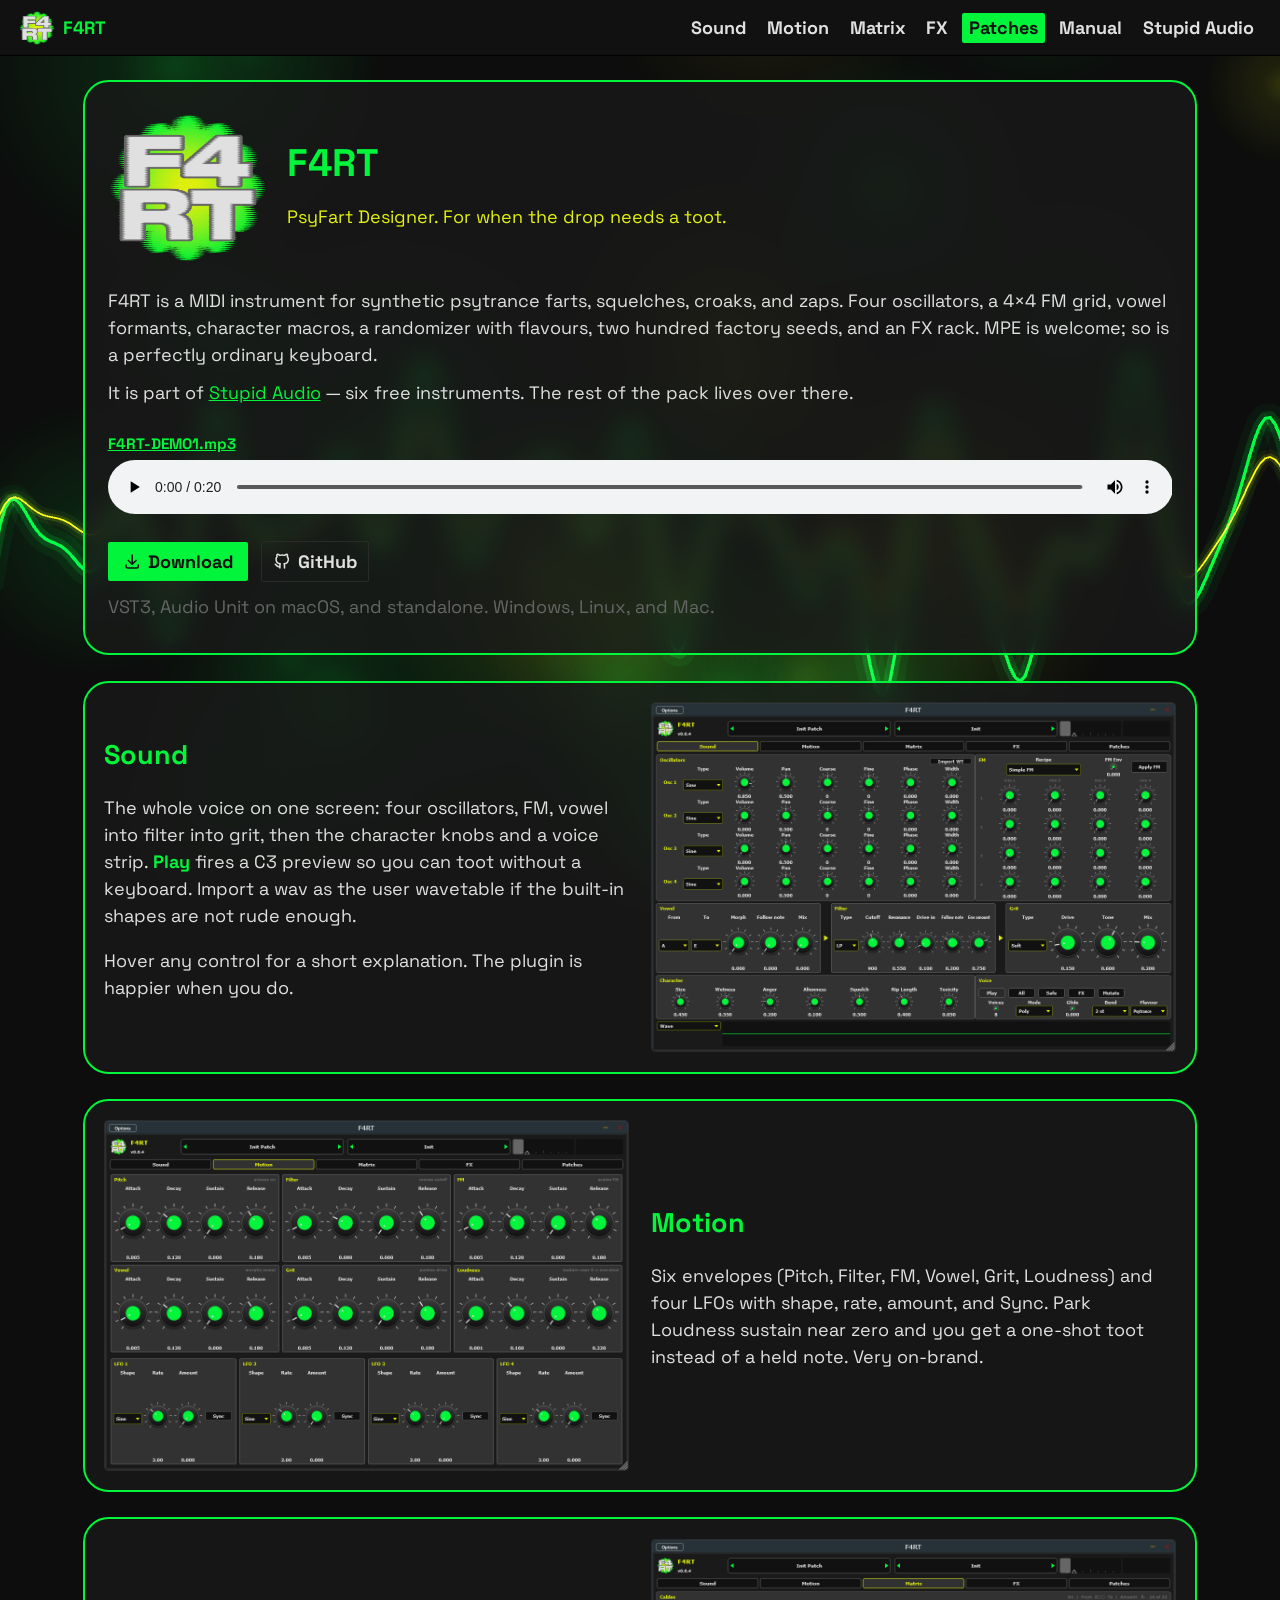
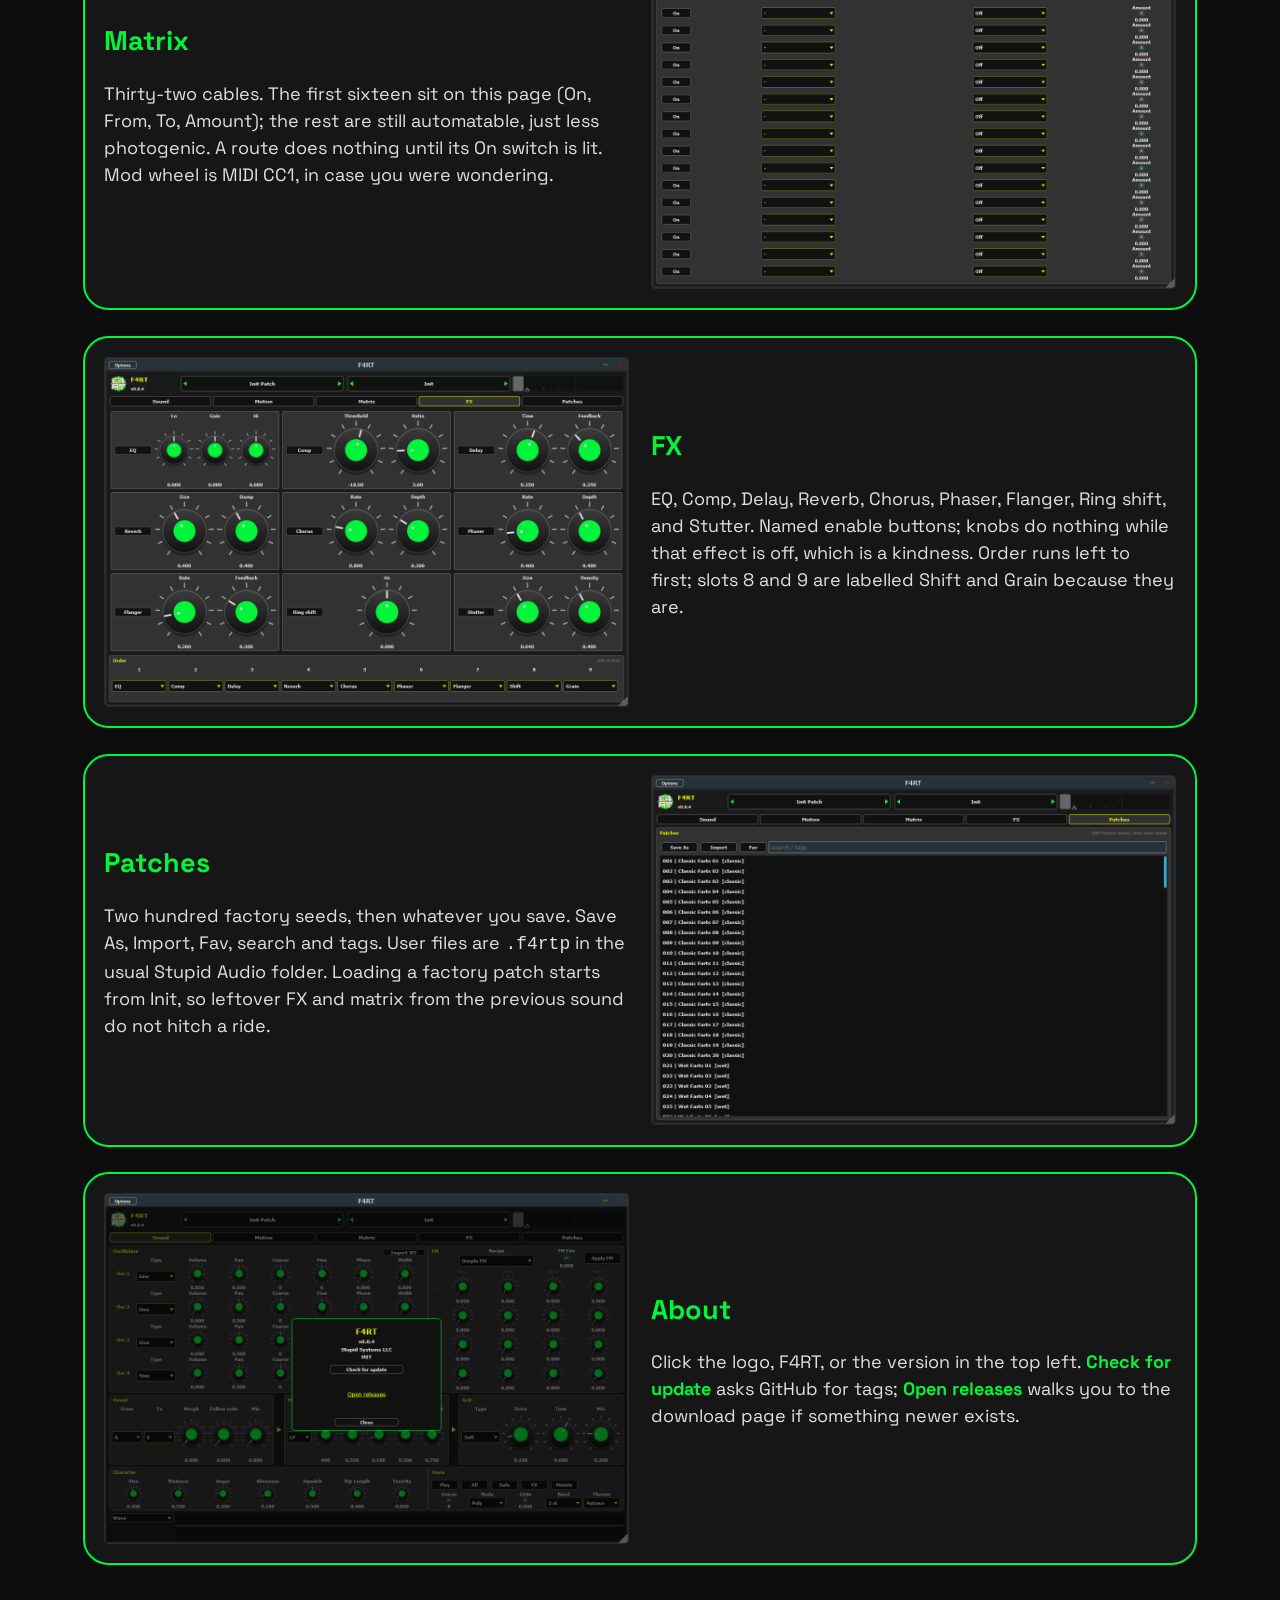
==== commit 28b7ce31: "fix landing FX overlapping the page - canvas and the FX section both used id fx  Co-authored-by: Cur" ====
--- a/docs/index.html
+++ b/docs/index.html
@@ -28,7 +28,7 @@
       <a href="#sound">Sound</a>
       <a href="#motion">Motion</a>
       <a href="#matrix">Matrix</a>
-      <a href="#fx">FX</a>
+      <a href="#effects">FX</a>
       <a href="#patches">Patches</a>
       <a href="docs.html">Manual</a>
       <a href="https://audio.stupid.systems/">Stupid Audio</a>
@@ -98,7 +98,7 @@
       </button>
     </section>
 
-    <section id="fx" class="feature">
+    <section id="effects" class="feature">
       <div>
         <h2>FX</h2>
         <p>EQ, Comp, Delay, Reverb, Chorus, Phaser, Flanger, Ring shift, and Stutter. Named enable buttons; knobs do nothing while that effect is off, which is a kindness. Order runs left to first; slots 8 and 9 are labelled Shift and Grain because they are.</p>
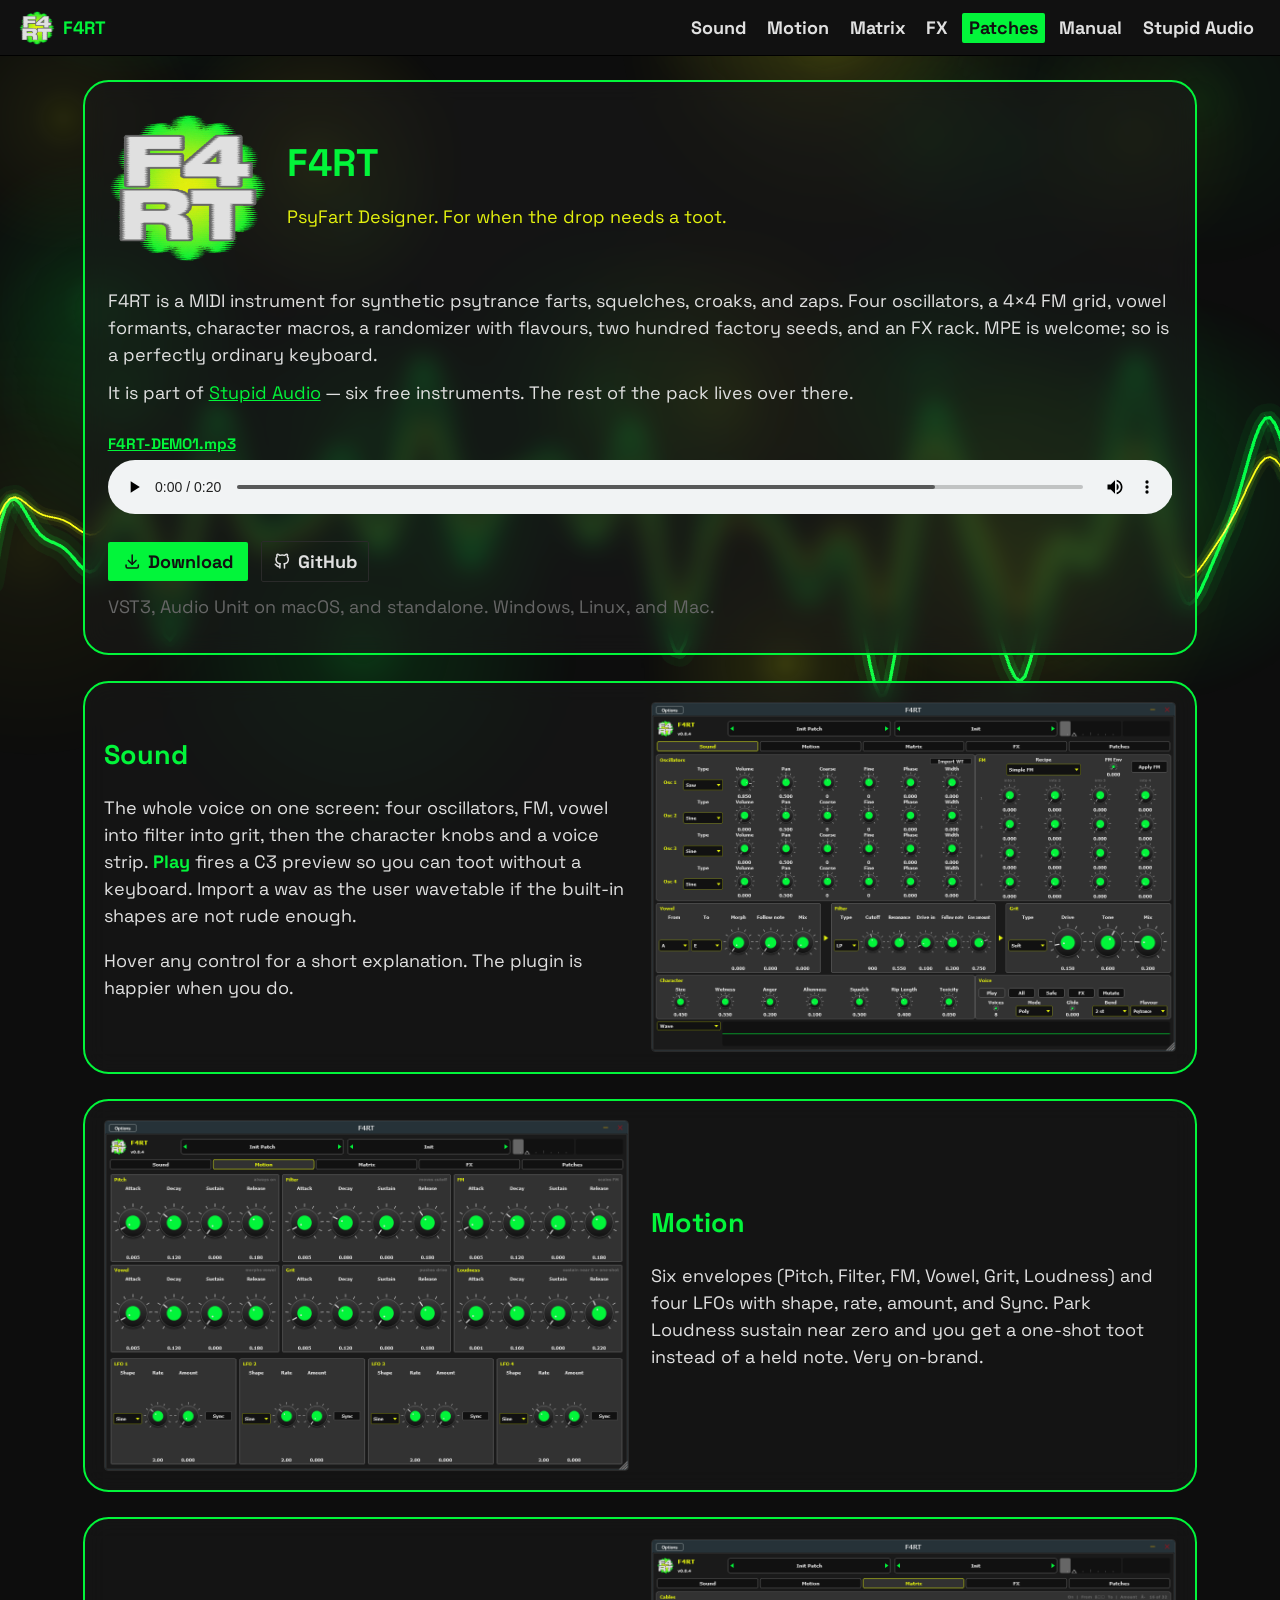
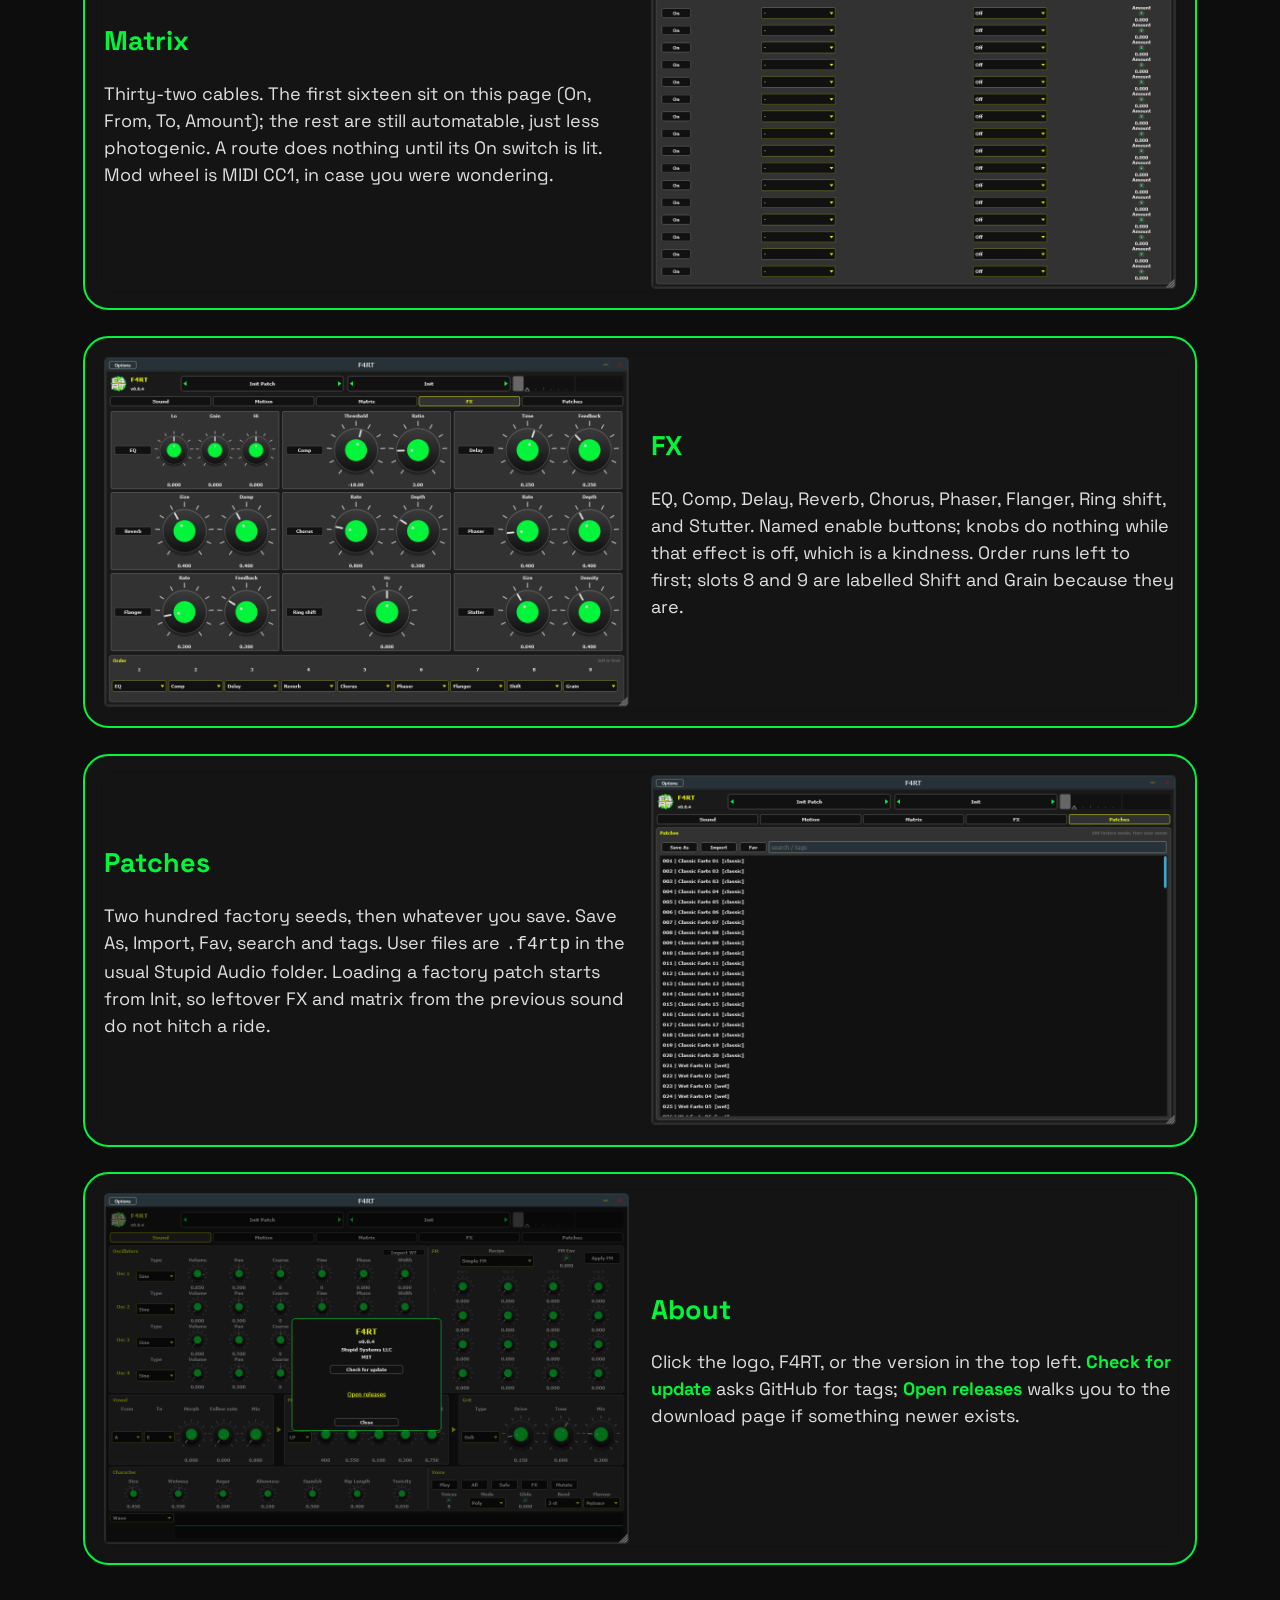
==== commit 04a29b6f: "use filled Tux for Linux downloads - copy linux symbol from Stupid-Audio - add .icon.tux so fill is " ====
--- a/docs/index.html
+++ b/docs/index.html
@@ -151,7 +151,7 @@
           Windows
         </a>
         <a class="download os" data-os="linux" hidden>
-          <svg class="icon" aria-hidden="true"><use href="icons.svg#linux"></use></svg>
+          <svg class="icon tux" aria-hidden="true"><use href="icons.svg#linux"></use></svg>
           Linux
         </a>
         <a class="download os" data-os="mac" hidden>
@@ -168,7 +168,7 @@
           Windows
         </a>
         <a class="download os" data-os="linux" hidden>
-          <svg class="icon" aria-hidden="true"><use href="icons.svg#linux"></use></svg>
+          <svg class="icon tux" aria-hidden="true"><use href="icons.svg#linux"></use></svg>
           Linux
         </a>
         <a class="download os" data-os="mac" hidden>
--- a/docs/style.css
+++ b/docs/style.css
@@ -48,6 +48,14 @@
   pointer-events: none;
 }
 
+/* Filled Tux. The stroke rule above would erase it. */
+.icon.tux {
+  width: 1.45rem;
+  height: 1.45rem;
+  fill: currentColor;
+  stroke: none;
+}
+
 header {
   position: sticky;
   top: 0;
@@ -138,7 +146,7 @@
 
 .hero-panel,
 .feature {
-  background: rgba(26, 26, 26, 0.8);
+  background: rgba(26, 26, 26, 0.6);
   border: 2px solid var(--green);
   border-radius: 1.6rem;
   backdrop-filter: blur(12px);
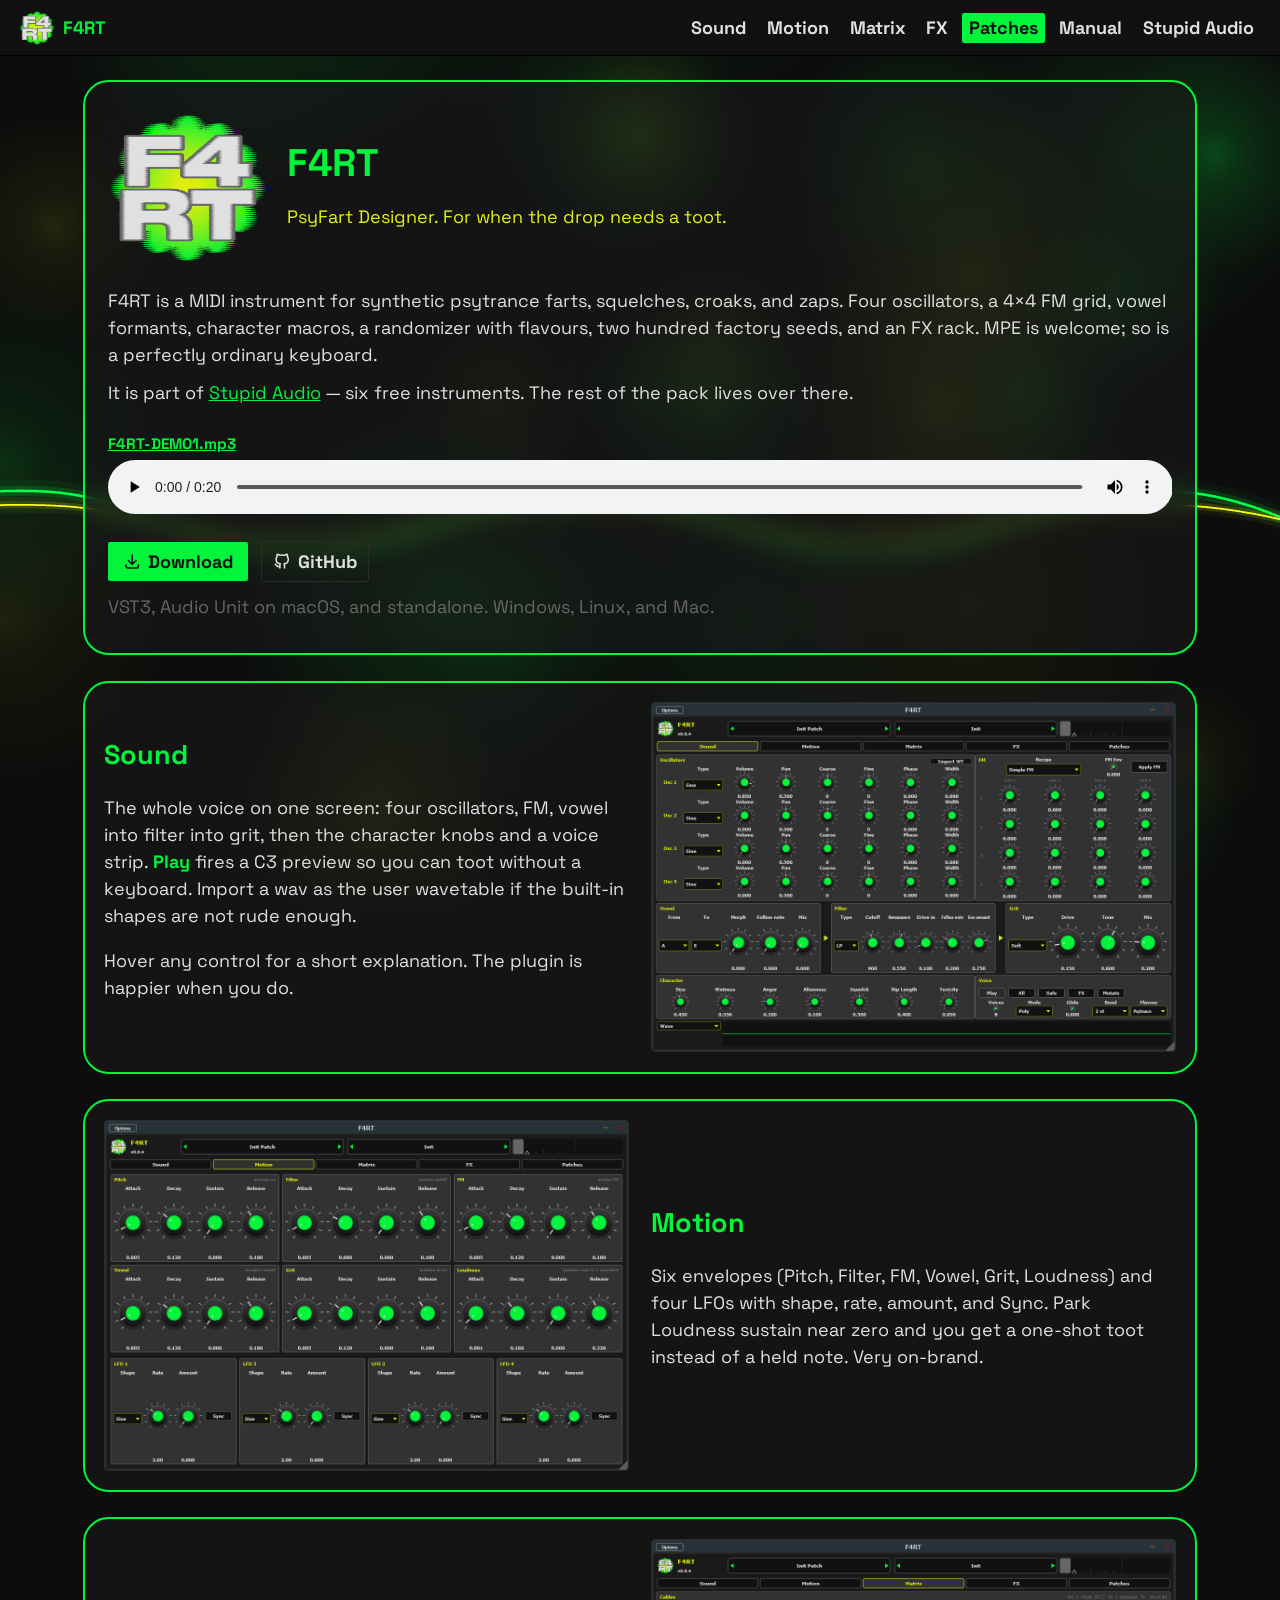
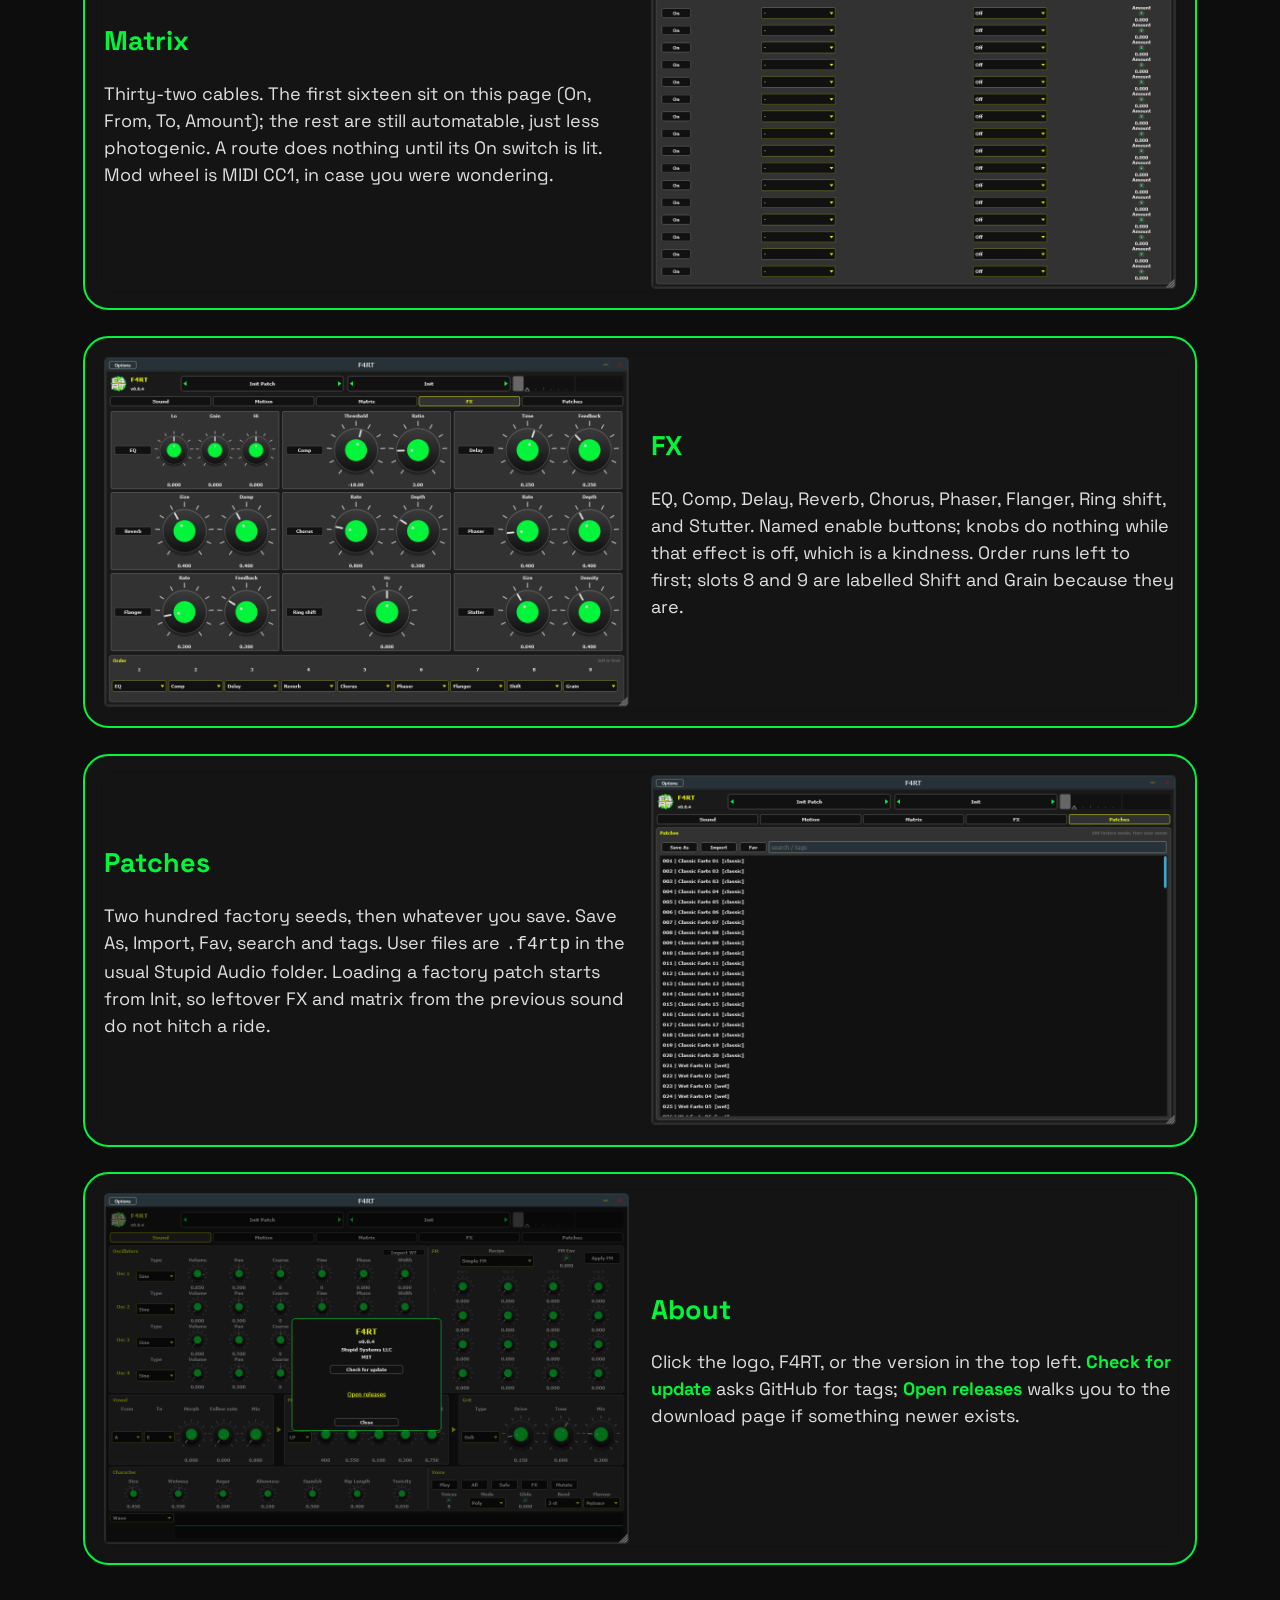
==== commit a57025d1: "tighten og tags on both pages - titles 50-60 chars, leading with the plugin name - og:description un" ====
--- a/docs/index.html
+++ b/docs/index.html
@@ -3,11 +3,12 @@
 <head>
   <meta charset="utf-8">
   <meta name="viewport" content="width=device-width, initial-scale=1">
-  <title>F4RT</title>
-  <meta name="description" content="A free MIDI instrument for psytrance farts, squelches, croaks and zaps. Four oscillators, FM, formants, and a randomizer. VST3, AU, and standalone.">
+  <title>F4RT — free psytrance fart, squelch, and zap machine</title>
+  <meta name="description" content="Free psytrance farts, squelches, croaks, and zaps. Four oscillators, FM, formants, randomizer.">
   <meta property="og:type" content="website">
-  <meta property="og:title" content="F4RT">
-  <meta property="og:description" content="A free MIDI instrument for psytrance farts, squelches, croaks and zaps. Four oscillators, FM, formants, and a randomizer. VST3, AU, and standalone.">
+  <meta property="og:site_name" content="Stupid Audio">
+  <meta property="og:title" content="F4RT — free psytrance fart, squelch, and zap machine">
+  <meta property="og:description" content="Free psytrance farts, squelches, croaks, and zaps. Four oscillators, FM, formants, randomizer.">
   <meta property="og:url" content="https://iamtew.github.io/F4RT/">
   <meta property="og:image" content="https://iamtew.github.io/F4RT/ogimage-F4RT.png">
   <meta property="og:image:width" content="1200">
